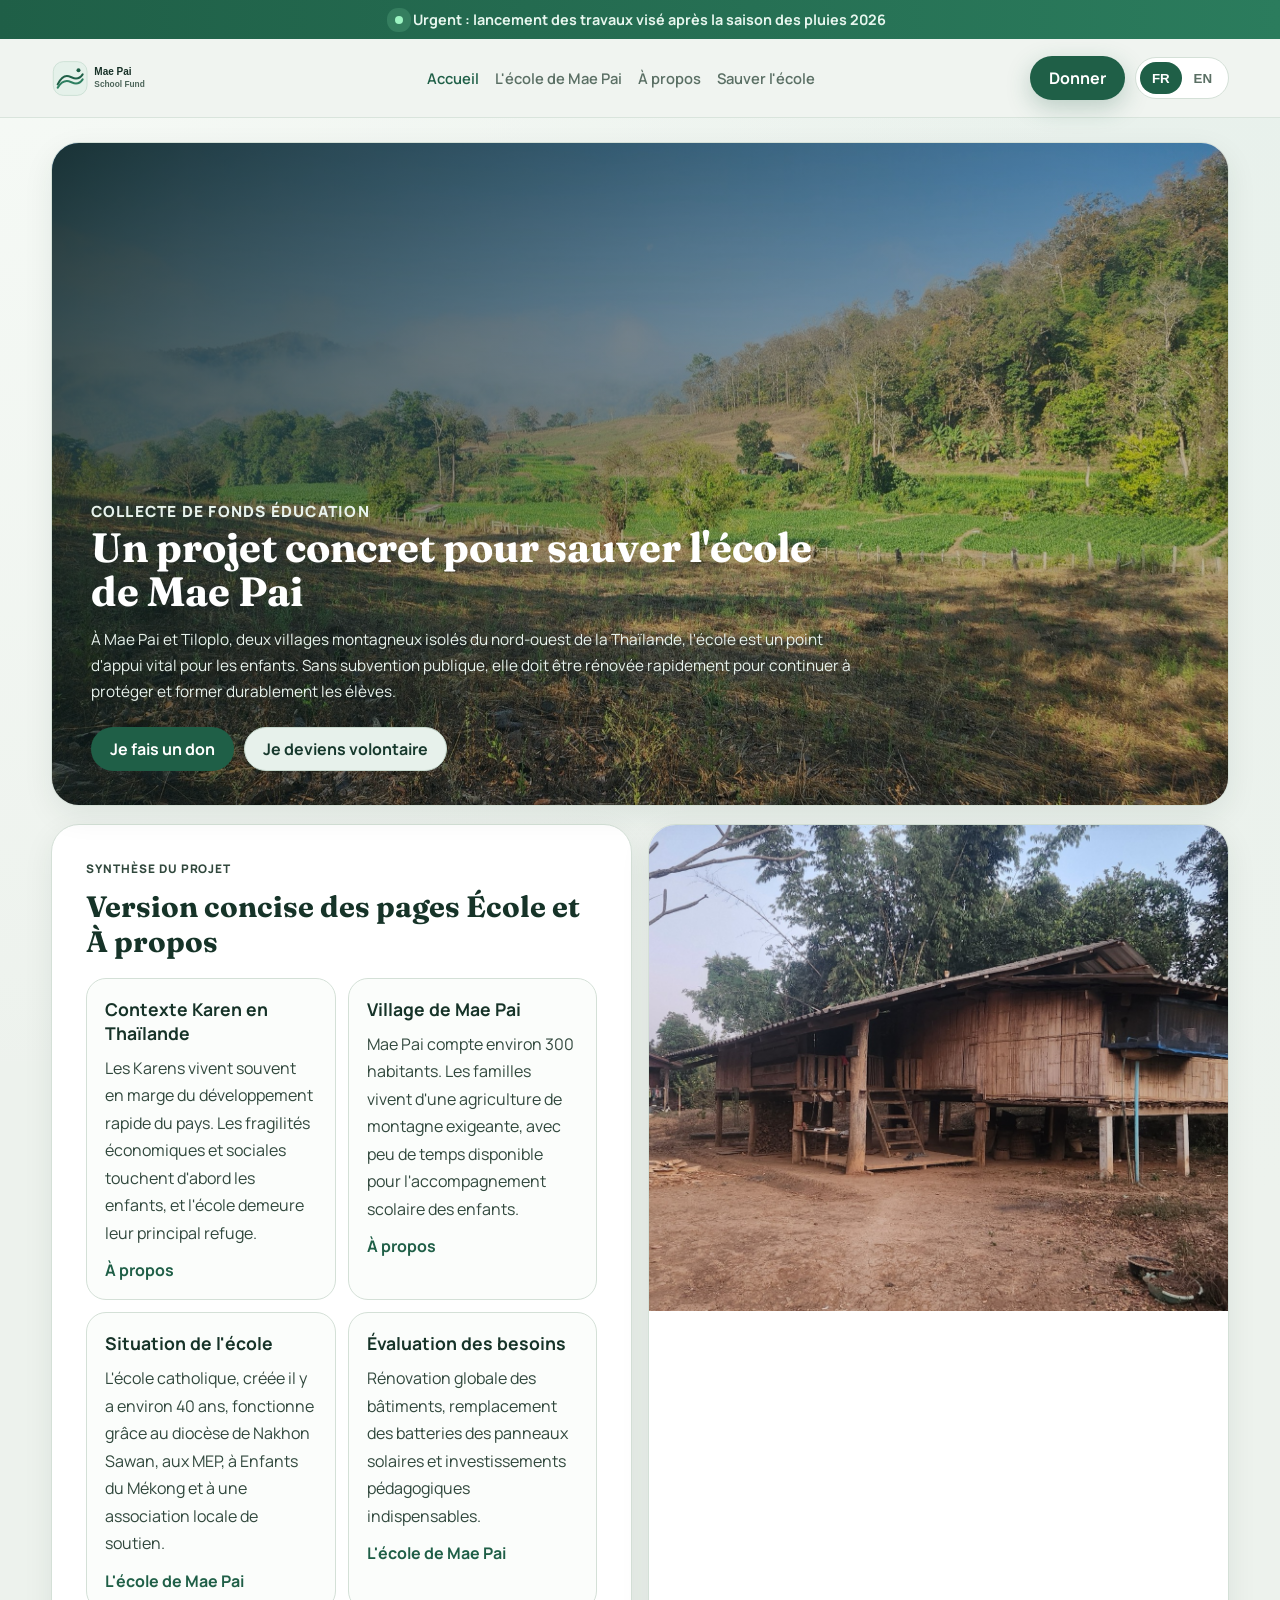
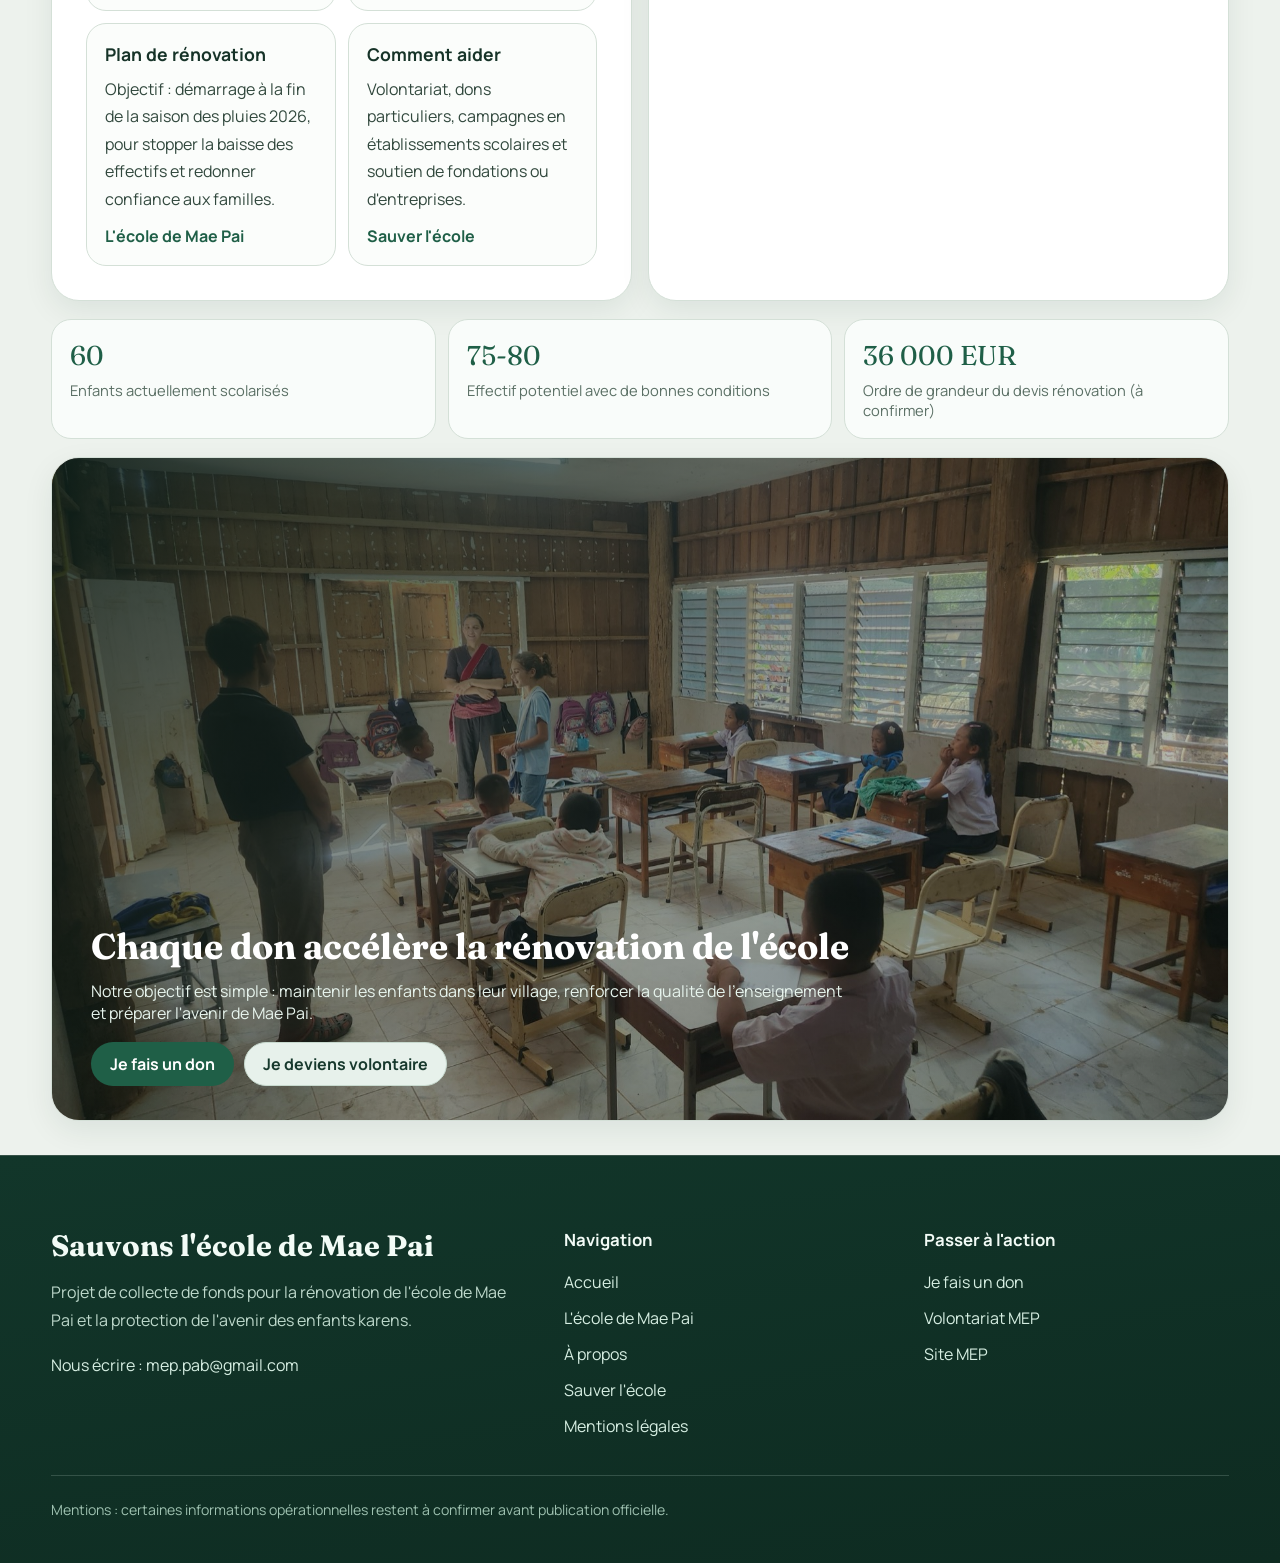
==== index.html @ 998cf5f3 "Ameliore section urgence, footer et menu mobile pliable" ====
<!doctype html>
<html lang="fr">
  <head>
    <meta charset="UTF-8" />
    <meta name="viewport" content="width=device-width, initial-scale=1.0" />
    <title>Sauvons l'école de Mae Pai | Mae Pai School Fund</title>
    <meta name="description" content="Collecte de fonds pour la rénovation de l'école de Mae Pai en Thaïlande." />
    <meta name="theme-color" content="#1f5f47" />
    <link rel="preconnect" href="https://fonts.googleapis.com" />
    <link rel="preconnect" href="https://fonts.gstatic.com" crossorigin />
    <link href="https://fonts.googleapis.com/css2?family=Fraunces:opsz,wght@9..144,600;9..144,700&family=Manrope:wght@400;500;600;700;800&display=swap" rel="stylesheet" />
    <link rel="preload" as="image" href="./assets/images/accueil-20260207_091604.jpg" />
    <link rel="stylesheet" href="./styles.css" />
  </head>
  <body data-page="home" data-title-key="home.title">
    <div class="urgency-bar">
      <div class="container urgency-row">
        <span class="urgency-dot"></span>
        <span data-i18n="common.urgency"></span>
      </div>
    </div>

    <header class="site-header">
      <div class="container header-row">
        <a class="brand" href="./index.html"><img src="./assets/logo-maepai.svg" alt="Mae Pai School Fund" /></a>
        <button class="menu-toggle" id="menu-toggle" type="button" aria-label="Ouvrir le menu" aria-expanded="false">
          <span></span><span></span><span></span>
        </button>
        <nav class="main-nav" id="main-nav">
          <a href="./index.html" data-nav="home" data-i18n="common.navHome"></a>
          <a href="./ecole-mae-pai.html" data-nav="school" data-i18n="common.navSchool"></a>
          <a href="./a-propos.html" data-nav="about" data-i18n="common.navAbout"></a>
          <a href="./sauver-ecole-mae-pai.html" data-nav="save" data-i18n="common.navSave"></a>
        </nav>
        <div class="header-actions">
          <a class="donate-btn" data-link="donate" target="_blank" rel="noreferrer" data-i18n="common.donate"></a>
          <div class="lang-toggle" role="group" aria-label="Language switch">
            <button type="button" id="lang-fr">FR</button>
            <button type="button" id="lang-en">EN</button>
          </div>
        </div>
      </div>
    </header>

    <main class="page-main">
      <section class="container card hero">
        <img src="./assets/images/accueil-20260207_091604.jpg" alt="Village de Mae Pai" width="1800" height="1014" fetchpriority="high" />
        <div class="hero-overlay"></div>
        <div class="hero-content">
          <p class="eyebrow" data-i18n="home.heroKicker"></p>
          <h1 data-i18n="home.heroTitle"></h1>
          <p data-i18n="home.heroText"></p>
          <div class="hero-actions">
            <a class="btn btn-primary" data-link="donate" target="_blank" rel="noreferrer" data-i18n="common.ctaDonate"></a>
            <a class="btn btn-secondary" href="./sauver-ecole-mae-pai.html" data-i18n="common.ctaVolunteer"></a>
          </div>
        </div>
      </section>

      <section class="container section section-grid">
        <article class="card text-card">
          <p class="label" data-i18n="home.quickLabel"></p>
          <h2 data-i18n="home.quickTitle"></h2>
          <div class="quick-links" style="margin-top: 18px">
            <article class="info-card"><h3 data-i18n="home.card1Title"></h3><p data-i18n="home.card1Text"></p><a href="./a-propos.html" data-i18n="common.navAbout"></a></article>
            <article class="info-card"><h3 data-i18n="home.card2Title"></h3><p data-i18n="home.card2Text"></p><a href="./a-propos.html" data-i18n="common.navAbout"></a></article>
            <article class="info-card"><h3 data-i18n="home.card3Title"></h3><p data-i18n="home.card3Text"></p><a href="./ecole-mae-pai.html" data-i18n="common.navSchool"></a></article>
            <article class="info-card"><h3 data-i18n="home.card4Title"></h3><p data-i18n="home.card4Text"></p><a href="./ecole-mae-pai.html#besoins" data-i18n="common.navSchool"></a></article>
            <article class="info-card"><h3 data-i18n="home.card5Title"></h3><p data-i18n="home.card5Text"></p><a href="./ecole-mae-pai.html#plan" data-i18n="common.navSchool"></a></article>
            <article class="info-card"><h3 data-i18n="home.card6Title"></h3><p data-i18n="home.card6Text"></p><a href="./sauver-ecole-mae-pai.html" data-i18n="common.navSave"></a></article>
          </div>
        </article>
        <article class="card media-card">
          <img src="./assets/images/village-20260130_182746.jpg" alt="Maison du village" width="1800" height="1014" loading="lazy" decoding="async" />
        </article>
      </section>

      <section class="container section stats">
        <article class="stat"><p class="value" data-i18n="home.stats1Value"></p><p class="name" data-i18n="home.stats1Name"></p></article>
        <article class="stat"><p class="value" data-i18n="home.stats2Value"></p><p class="name" data-i18n="home.stats2Name"></p></article>
        <article class="stat"><p class="value" data-i18n="home.stats3Value"></p><p class="name" data-i18n="home.stats3Name"></p></article>
      </section>

      <section class="container card spotlight-cta">
        <img src="./assets/images/volontariat-20260209_142952.jpg" alt="Enfants de Mae Pai" width="1800" height="1014" loading="lazy" decoding="async" />
        <div class="spotlight-overlay"></div>
        <div class="spotlight-content">
          <h2 data-i18n="home.lastTitle"></h2>
          <p data-i18n="home.lastText"></p>
          <div class="spotlight-actions">
            <a class="btn btn-primary" data-link="donate" target="_blank" rel="noreferrer" data-i18n="common.ctaDonate"></a>
            <a class="btn btn-secondary" data-link="volunteer" target="_blank" rel="noreferrer" data-i18n="common.ctaVolunteer"></a>
          </div>
        </div>
      </section>
    </main>

    <footer class="site-footer">
      <div class="container footer-wrap">
        <div class="footer-top">
          <div>
            <h2 data-i18n="common.footerTitle"></h2>
            <p data-i18n="common.footerText"></p>
            <div class="footer-links"><a href="mailto:mep.pab@gmail.com" data-i18n="common.footerContact"></a></div>
          </div>
          <div>
            <h3 data-i18n="common.footerNavTitle"></h3>
            <div class="footer-nav">
              <a href="./index.html" data-i18n="common.navHome"></a>
              <a href="./ecole-mae-pai.html" data-i18n="common.navSchool"></a>
              <a href="./a-propos.html" data-i18n="common.navAbout"></a>
              <a href="./sauver-ecole-mae-pai.html" data-i18n="common.navSave"></a>
              <a href="./mentions-legales.html" data-i18n="common.legalPage"></a>
            </div>
          </div>
          <div>
            <h3 data-i18n="common.footerActionTitle"></h3>
            <div class="footer-actions">
              <a data-link="donate" target="_blank" rel="noreferrer" data-i18n="common.ctaDonate"></a>
              <a data-link="volunteer" target="_blank" rel="noreferrer" data-i18n="common.volunteerSite"></a>
              <a data-link="mep" target="_blank" rel="noreferrer" data-i18n="common.mepSite"></a>
            </div>
          </div>
        </div>
        <div class="footer-bottom"><span data-i18n="common.footerLegal"></span></div>
      </div>
    </footer>

    <script src="./app.js" defer></script>
  </body>
</html>
---- styles.css ----
:root {
  --bg: #edf2ed;
  --surface: #ffffff;
  --ink: #163328;
  --muted: #5a6f64;
  --primary: #1f5f47;
  --primary-2: #2d7f60;
  --line: #d4e0d7;
  --radius-xl: 28px;
  --radius-lg: 20px;
  --shadow: 0 10px 30px rgba(19, 49, 37, 0.08);
}

* {
  box-sizing: border-box;
}

html {
  scroll-behavior: smooth;
}

body {
  margin: 0;
  background:
    radial-gradient(circle at 0% 0%, #f6faf6 0%, rgba(246, 250, 246, 0) 32%),
    radial-gradient(circle at 100% 0%, #e8f1ec 0%, rgba(232, 241, 236, 0) 35%),
    var(--bg);
  color: var(--ink);
  font-family: "Manrope", sans-serif;
}

a {
  color: inherit;
  text-decoration: none;
}

img {
  display: block;
  max-width: 100%;
}

.container {
  width: min(1180px, 92vw);
  margin-inline: auto;
}

.urgency-bar {
  background: linear-gradient(90deg, #1f5f47 0%, #2b7c5d 100%);
  color: #e7f6ee;
  font-weight: 700;
  font-size: 0.9rem;
  padding: 10px 0;
}

.urgency-row {
  display: flex;
  align-items: center;
  justify-content: center;
  gap: 10px;
}

.urgency-dot {
  width: 8px;
  height: 8px;
  border-radius: 999px;
  background: #9df4c2;
  box-shadow: 0 0 0 8px rgba(157, 244, 194, 0.15);
}

.site-header {
  position: sticky;
  top: 0;
  z-index: 30;
  border-bottom: 1px solid color-mix(in srgb, var(--line) 80%, transparent 20%);
  background: color-mix(in srgb, var(--bg) 85%, #fff 15%);
  backdrop-filter: blur(8px);
}

.header-row {
  min-height: 78px;
  display: flex;
  align-items: center;
  justify-content: space-between;
  gap: 16px;
}

.brand img {
  width: 160px;
  height: 35px;
}

.menu-toggle {
  display: none;
  width: 42px;
  height: 42px;
  border-radius: 10px;
  border: 1px solid var(--line);
  background: #fff;
  align-items: center;
  justify-content: center;
  flex-direction: column;
  gap: 4px;
  cursor: pointer;
}

.menu-toggle span {
  width: 18px;
  height: 2px;
  background: var(--ink);
  border-radius: 999px;
}

.main-nav {
  display: flex;
  flex-wrap: wrap;
  justify-content: center;
  gap: 16px;
}

.main-nav a {
  color: var(--muted);
  font-weight: 600;
  font-size: 0.92rem;
}

.main-nav a.active,
.main-nav a:hover {
  color: var(--primary);
}

.header-actions {
  display: flex;
  align-items: center;
  gap: 10px;
}

.donate-btn,
.btn {
  display: inline-flex;
  align-items: center;
  justify-content: center;
  min-height: 44px;
  border-radius: 999px;
  font-weight: 700;
  border: 1px solid transparent;
  padding: 0 18px;
  transition: transform 180ms ease, filter 180ms ease, box-shadow 180ms ease;
}

.donate-btn,
.btn-primary {
  background: var(--primary);
  color: #fff;
}

.donate-btn {
  box-shadow: 0 8px 24px rgba(31, 95, 71, 0.25);
}

.donate-btn:hover,
.btn:hover {
  transform: scale(1.03);
  filter: brightness(0.94);
}

.btn-secondary {
  background: #e7f1eb;
  border-color: #c7d9ce;
  color: #17392d;
}

.lang-toggle {
  display: inline-flex;
  padding: 4px;
  border: 1px solid var(--line);
  border-radius: 999px;
  background: #fff;
}

.lang-toggle button {
  min-width: 42px;
  height: 32px;
  border: 0;
  border-radius: 999px;
  background: transparent;
  color: var(--muted);
  font-weight: 700;
  cursor: pointer;
}

.lang-toggle button.active {
  background: var(--primary);
  color: #fff;
}

.page-main {
  padding: 24px 0 0;
}

.card {
  background: var(--surface);
  border: 1px solid var(--line);
  border-radius: var(--radius-xl);
  box-shadow: var(--shadow);
  overflow: hidden;
}

.hero {
  position: relative;
  min-height: clamp(360px, 62vh, 560px);
}

.hero img {
  width: 100%;
  height: 100%;
  object-fit: cover;
}

.hero-overlay {
  position: absolute;
  inset: 0;
  background: linear-gradient(145deg, rgba(15, 34, 28, 0.86) 0%, rgba(15, 34, 28, 0.27) 62%);
}

.hero-content {
  position: absolute;
  left: clamp(18px, 3vw, 40px);
  right: clamp(18px, 3vw, 40px);
  bottom: clamp(18px, 3vw, 34px);
  max-width: 760px;
}

.eyebrow {
  margin: 0 0 12px;
  color: #d1e8db;
  text-transform: uppercase;
  letter-spacing: 0.08em;
  font-size: 0.74rem;
  font-weight: 800;
}

.hero h1 {
  margin: 0;
  color: #fff;
  font-family: "Fraunces", serif;
  font-size: clamp(1.85rem, 3.2vw, 3.3rem);
  line-height: 1.08;
}

.hero p {
  color: #e8f3ed;
  margin: 14px 0 0;
  line-height: 1.68;
  font-size: clamp(0.96rem, 1.2vw, 1.08rem);
}

.hero-actions {
  display: flex;
  gap: 10px;
  margin-top: 22px;
  flex-wrap: wrap;
}

.section {
  margin-top: 18px;
}

.section-grid {
  display: grid;
  grid-template-columns: repeat(2, minmax(0, 1fr));
  gap: 16px;
}

.section-grid.three {
  grid-template-columns: repeat(3, minmax(0, 1fr));
}

.text-card {
  padding: clamp(20px, 3vw, 34px);
}

.label {
  margin: 0 0 10px;
  color: var(--primary);
  text-transform: uppercase;
  letter-spacing: 0.08em;
  font-size: 0.74rem;
  font-weight: 800;
}

h2 {
  margin: 0;
  font-family: "Fraunces", serif;
  font-size: clamp(1.5rem, 2.3vw, 2.25rem);
  line-height: 1.2;
}

.text-card p,
.info-card p,
.footer-wrap p {
  line-height: 1.72;
  color: #31483d;
}

.media-card img,
.feature-card img {
  width: 100%;
  height: 100%;
  object-fit: cover;
}

.section-grid > .media-card img {
  height: clamp(320px, 38vw, 620px);
}

.feature-card {
  display: grid;
  grid-template-rows: 220px auto;
}

.feature-card .body {
  padding: 16px 18px 20px;
}

.feature-card h3,
.info-card h3 {
  margin: 0;
  font-size: 1.1rem;
}

.feature-card p {
  margin: 10px 0 0;
}

.quick-links {
  display: grid;
  grid-template-columns: repeat(2, minmax(0, 1fr));
  gap: 12px;
}

.info-card {
  padding: 18px;
  border-radius: var(--radius-lg);
  border: 1px solid var(--line);
  background: #fbfdfb;
}

.info-card p {
  margin: 10px 0 0;
}

.info-card a {
  display: inline-block;
  margin-top: 12px;
  color: var(--primary);
  font-weight: 700;
}

.stats {
  display: grid;
  grid-template-columns: repeat(3, minmax(0, 1fr));
  gap: 12px;
}

.stat {
  padding: 18px;
  border: 1px solid var(--line);
  border-radius: var(--radius-lg);
  background: #f9fcfa;
}

.stat .value {
  margin: 0;
  font-family: "Fraunces", serif;
  font-size: 1.7rem;
  color: var(--primary);
}

.stat .name {
  margin: 8px 0 0;
  color: var(--muted);
  font-size: 0.92rem;
}

.spotlight-cta {
  margin-top: 18px;
  position: relative;
  min-height: 340px;
}

.spotlight-cta img {
  width: 100%;
  height: 100%;
  object-fit: cover;
}

.spotlight-overlay {
  position: absolute;
  inset: 0;
  background: linear-gradient(140deg, rgba(13, 32, 26, 0.88) 0%, rgba(13, 32, 26, 0.32) 60%);
}

.spotlight-content {
  position: absolute;
  left: clamp(18px, 3vw, 40px);
  right: clamp(18px, 3vw, 40px);
  bottom: clamp(18px, 3vw, 34px);
  max-width: 760px;
}

.spotlight-content h2 {
  color: #fff;
  font-size: clamp(1.7rem, 2.8vw, 2.8rem);
}

.spotlight-content p {
  color: #e7f4ed;
  margin: 12px 0 0;
}

.spotlight-actions {
  display: flex;
  gap: 10px;
  margin-top: 18px;
  flex-wrap: wrap;
}

.site-footer {
  margin-top: 34px;
  background: linear-gradient(170deg, #12362a 0%, #0e2b21 100%);
  color: #d6eee2;
  border-top: 1px solid rgba(212, 224, 215, 0.2);
}

.footer-wrap {
  padding: 72px 0 44px;
}

.footer-top {
  display: grid;
  grid-template-columns: 1.5fr 1fr 1fr;
  gap: 56px;
}

.footer-wrap h2,
.footer-wrap h3 {
  margin: 0;
  color: #f2fbf6;
}

.footer-wrap h3 {
  font-size: 1.05rem;
}

.footer-wrap p {
  color: #bdd8cb;
}

.footer-links,
.footer-nav,
.footer-actions {
  margin-top: 20px;
  display: grid;
  gap: 14px;
}

.footer-wrap a {
  color: #d6eee2;
}

.footer-wrap a:hover {
  color: #9ce5c1;
}

.footer-bottom {
  margin-top: 38px;
  border-top: 1px solid rgba(214, 238, 226, 0.18);
  padding-top: 24px;
  font-size: 0.88rem;
  color: #9ec1b0;
}

@media (max-width: 1020px) {
  .header-row {
    flex-wrap: wrap;
    justify-content: space-between;
    padding: 10px 0;
  }

  .menu-toggle {
    display: inline-flex;
  }

  .main-nav {
    display: none;
    width: 100%;
    order: 4;
    padding: 10px 0 2px;
    flex-direction: column;
    align-items: flex-start;
    gap: 10px;
  }

  .main-nav.open {
    display: flex;
  }

  .header-actions {
    order: 3;
  }

  .section-grid,
  .section-grid.three,
  .quick-links,
  .stats,
  .footer-top {
    grid-template-columns: 1fr;
  }
}

@media (max-width: 720px) {
  .hero {
    min-height: 420px;
  }

  .feature-card {
    grid-template-rows: 190px auto;
  }

  .urgency-row {
    justify-content: flex-start;
  }

  .spotlight-cta {
    min-height: 380px;
  }

  .header-actions {
    width: 100%;
    justify-content: space-between;
  }
}
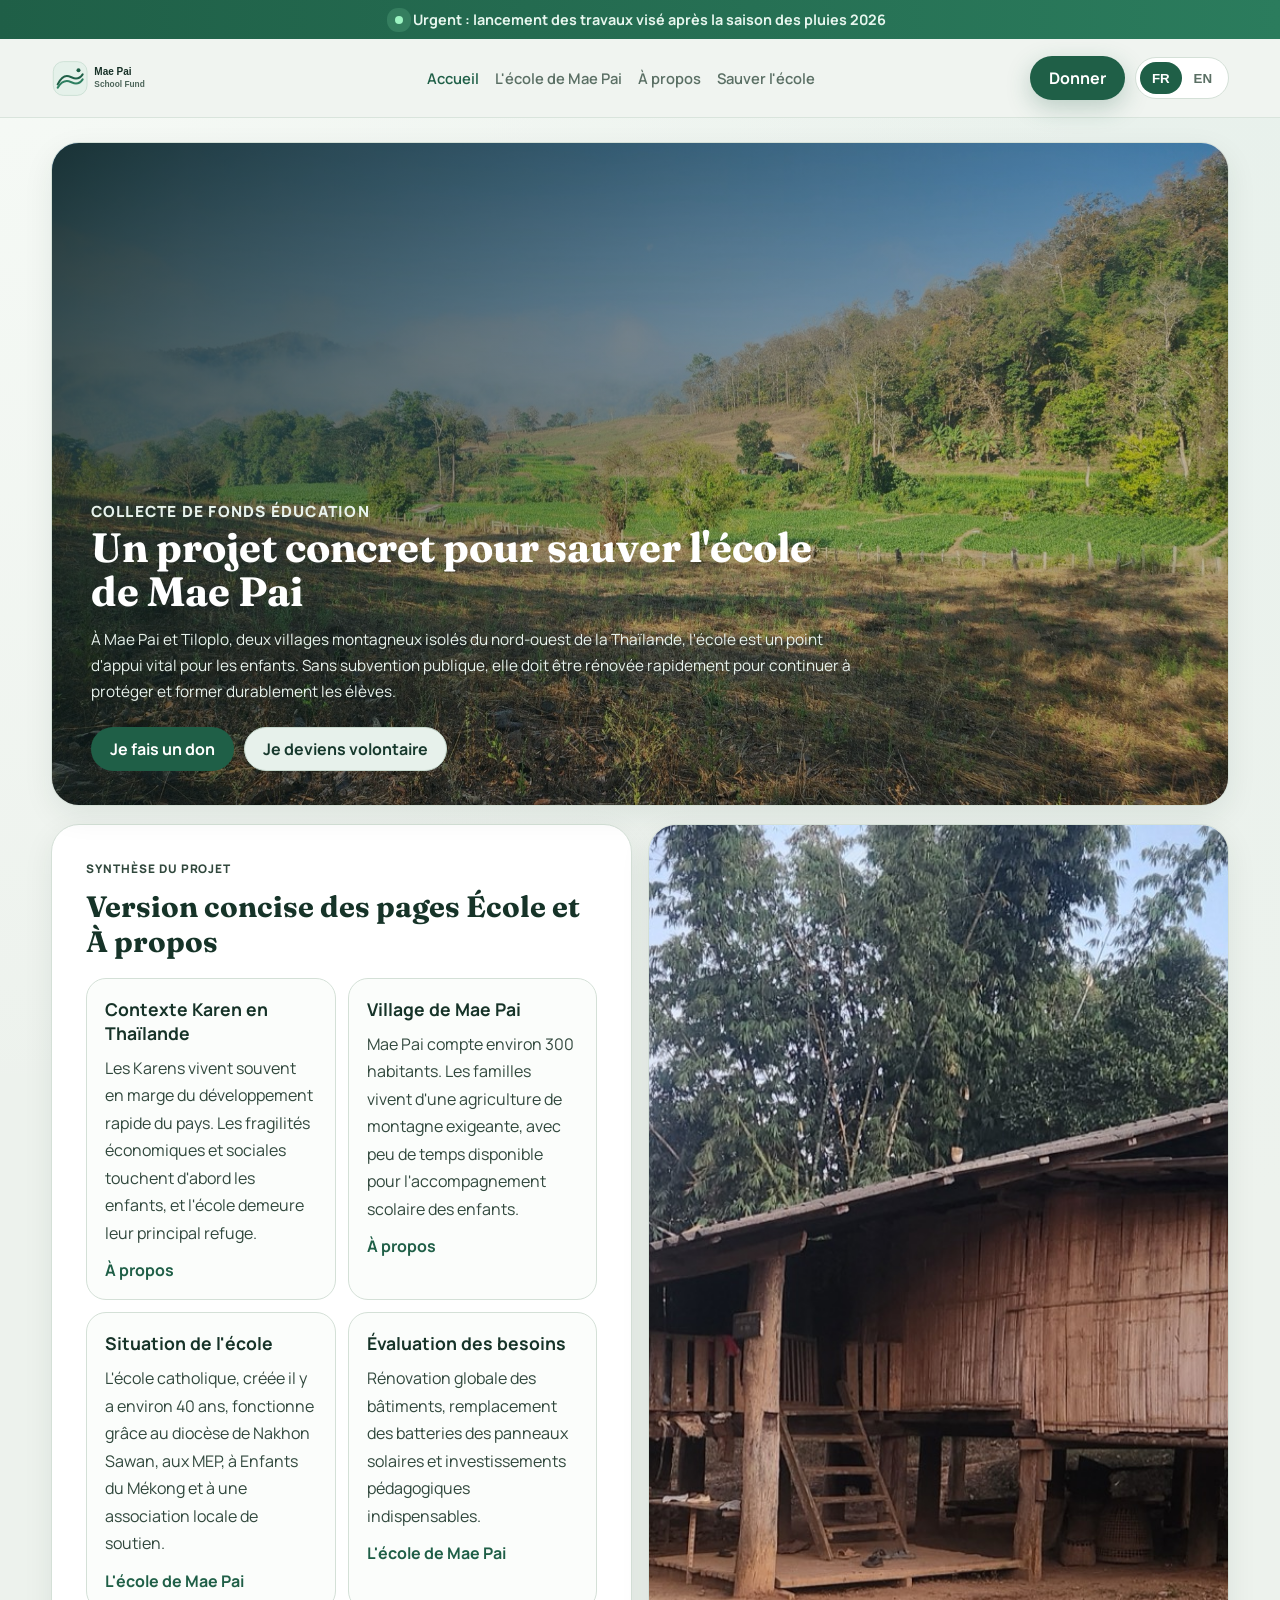
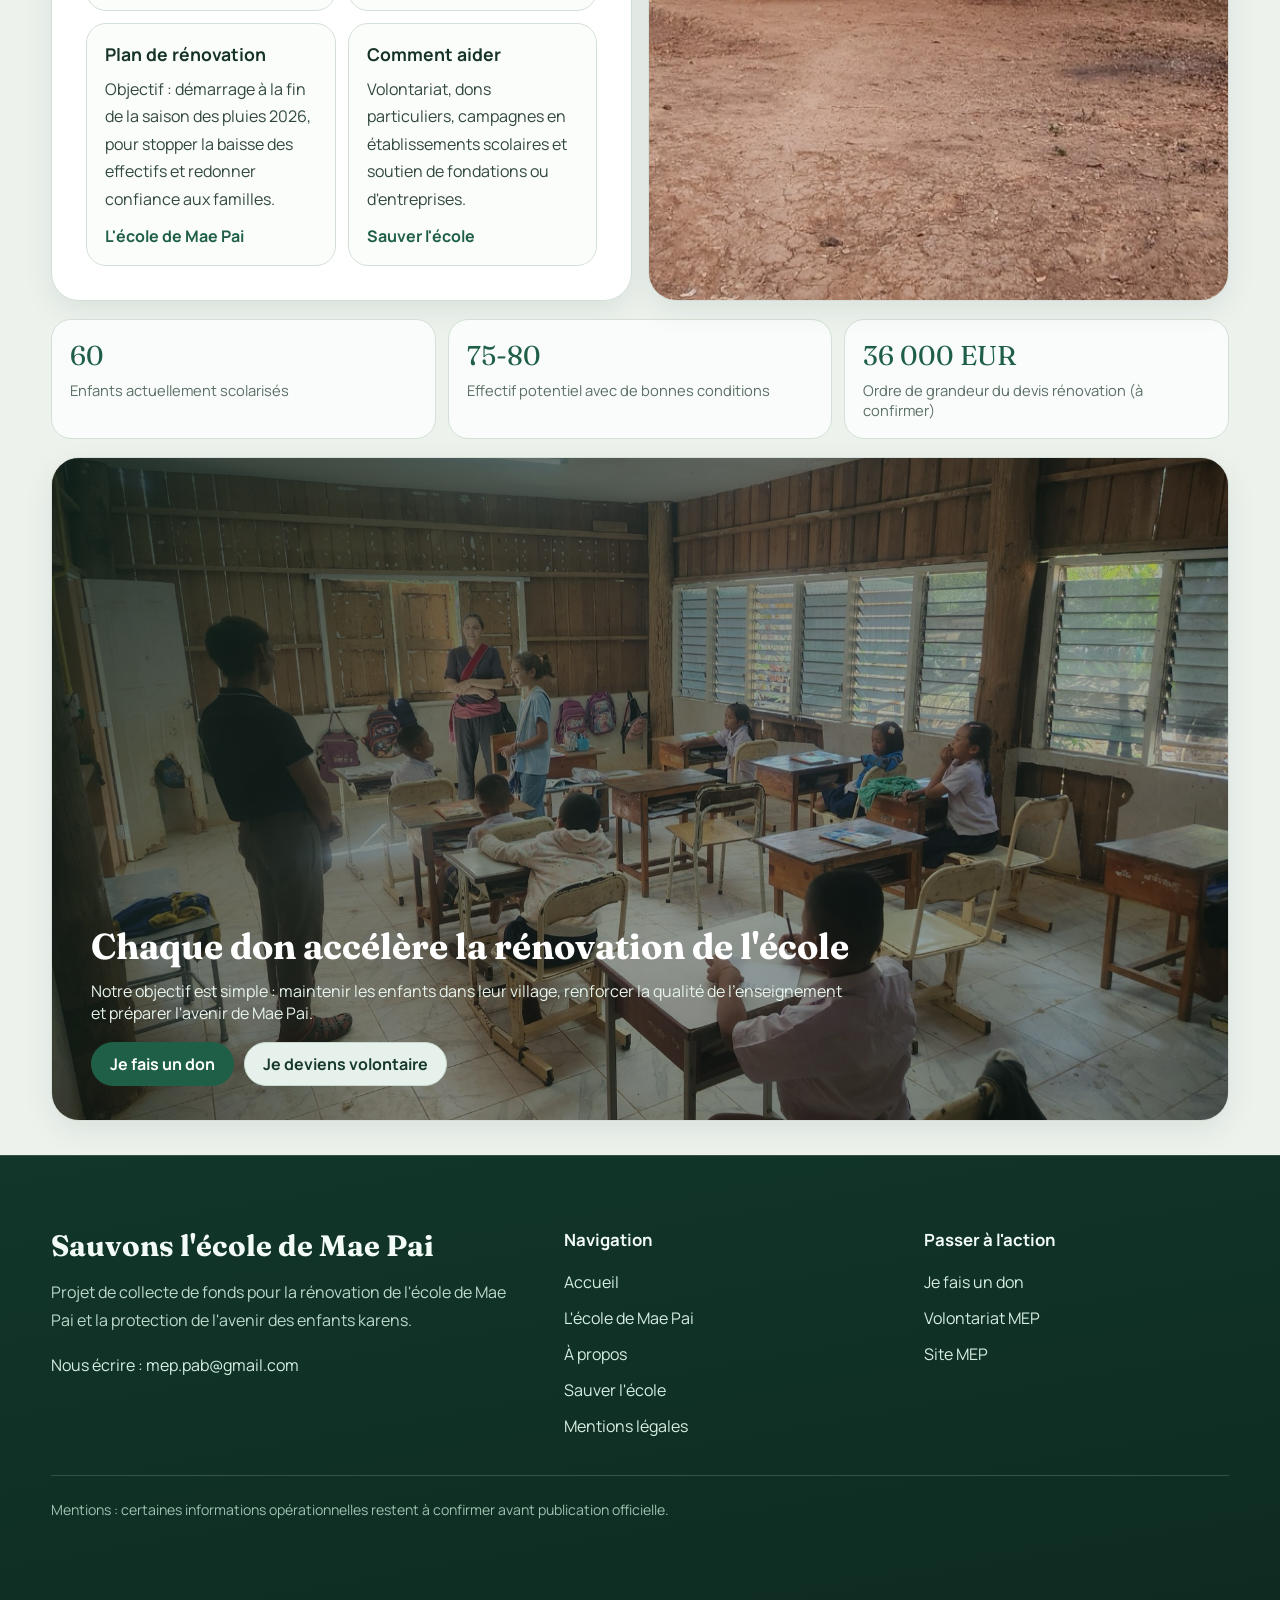
==== commit c6bdb920: "Fix section media sizing and bust CSS/JS cache" ====
--- a/index.html
+++ b/index.html
@@ -10,7 +10,7 @@
     <link rel="preconnect" href="https://fonts.gstatic.com" crossorigin />
     <link href="https://fonts.googleapis.com/css2?family=Fraunces:opsz,wght@9..144,600;9..144,700&family=Manrope:wght@400;500;600;700;800&display=swap" rel="stylesheet" />
     <link rel="preload" as="image" href="./assets/images/accueil-20260207_091604.jpg" />
-    <link rel="stylesheet" href="./styles.css" />
+    <link rel="stylesheet" href="./styles.css?v=20260302b" />
   </head>
   <body data-page="home" data-title-key="home.title">
     <div class="urgency-bar">
@@ -126,6 +126,6 @@
       </div>
     </footer>
 
-    <script src="./app.js" defer></script>
+    <script src="./app.js?v=20260302b" defer></script>
   </body>
 </html>
--- a/styles.css
+++ b/styles.css
@@ -269,6 +269,7 @@
   display: grid;
   grid-template-columns: repeat(2, minmax(0, 1fr));
   gap: 16px;
+  align-items: stretch;
 }
 
 .section-grid.three {
@@ -309,8 +310,18 @@
   object-fit: cover;
 }
 
+.section-grid > .media-card {
+  position: relative;
+  min-height: 0;
+  overflow: hidden;
+}
+
 .section-grid > .media-card img {
-  height: clamp(320px, 38vw, 620px);
+  position: absolute;
+  inset: 0;
+  width: 100%;
+  height: 100%;
+  object-fit: cover;
 }
 
 .feature-card {
@@ -430,6 +441,7 @@
   background: linear-gradient(170deg, #12362a 0%, #0e2b21 100%);
   color: #d6eee2;
   border-top: 1px solid rgba(212, 224, 215, 0.2);
+  min-height: 50vh;
 }
 
 .footer-wrap {
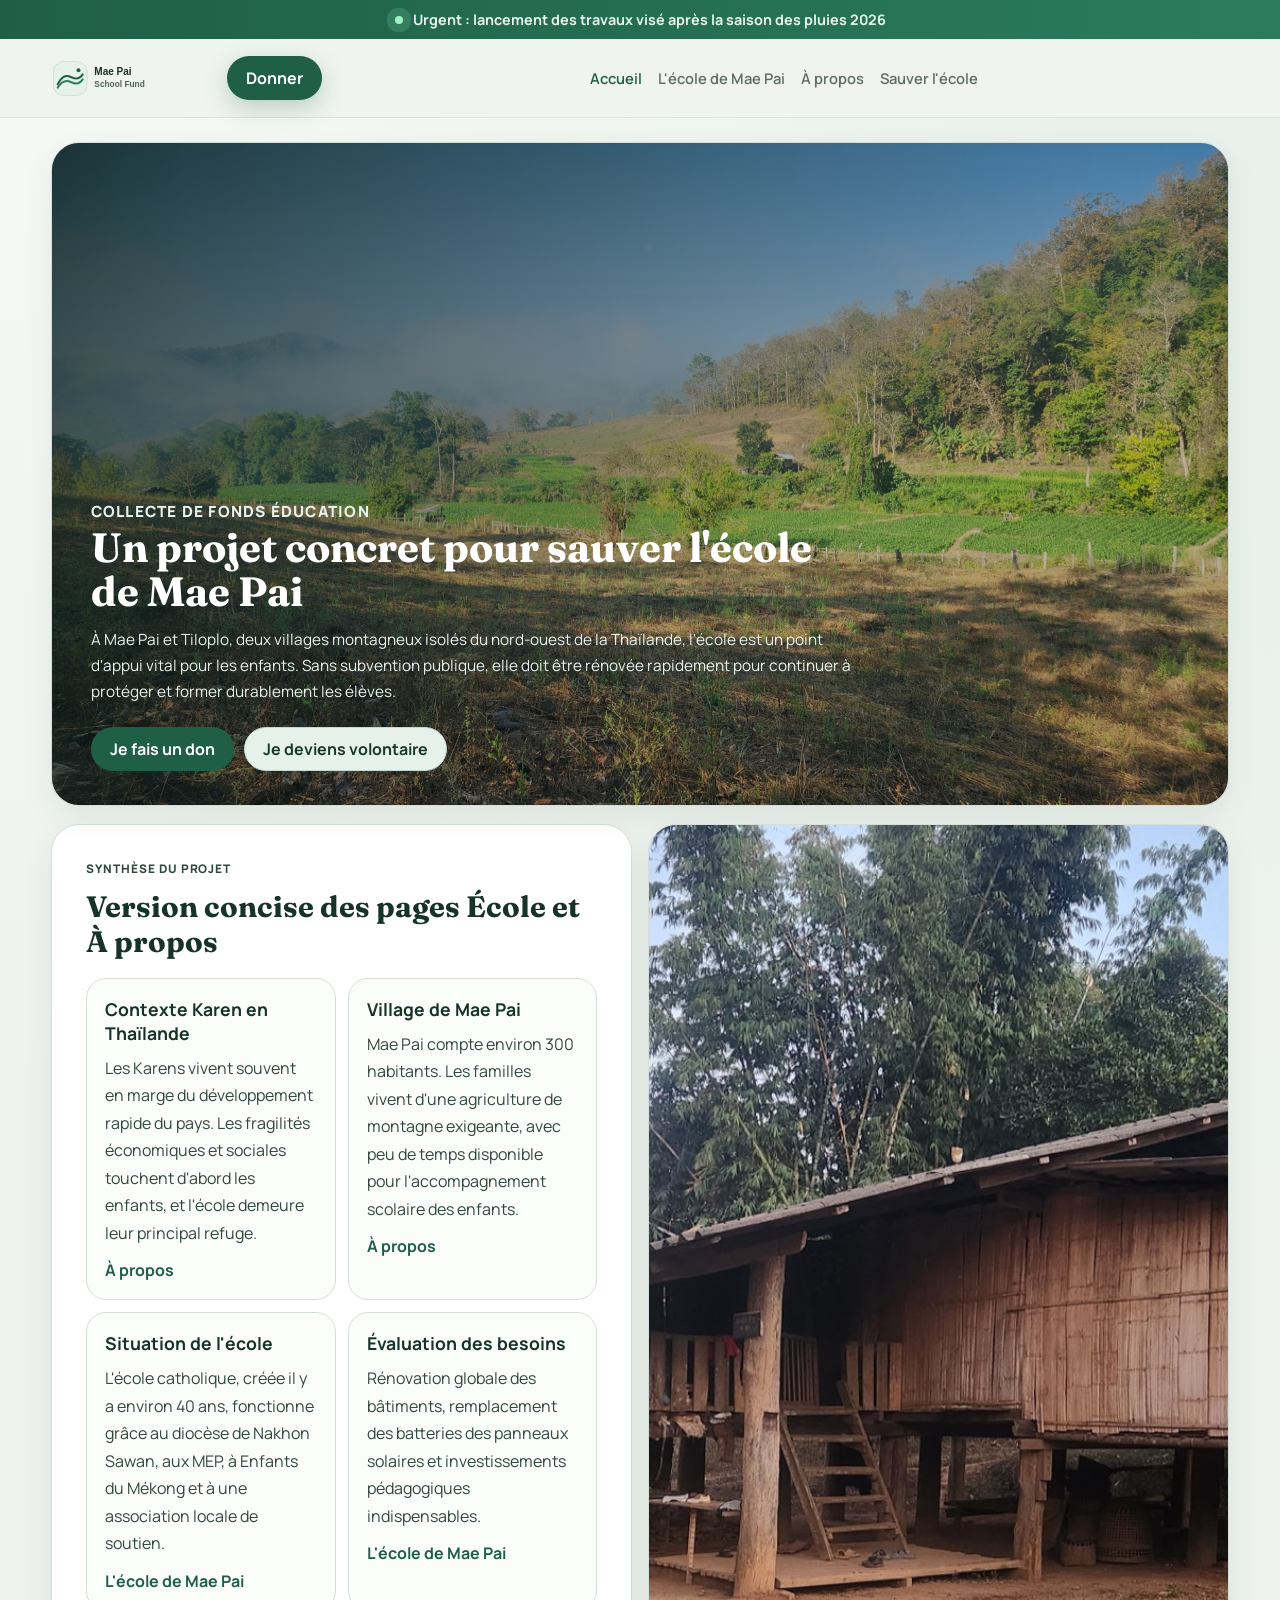
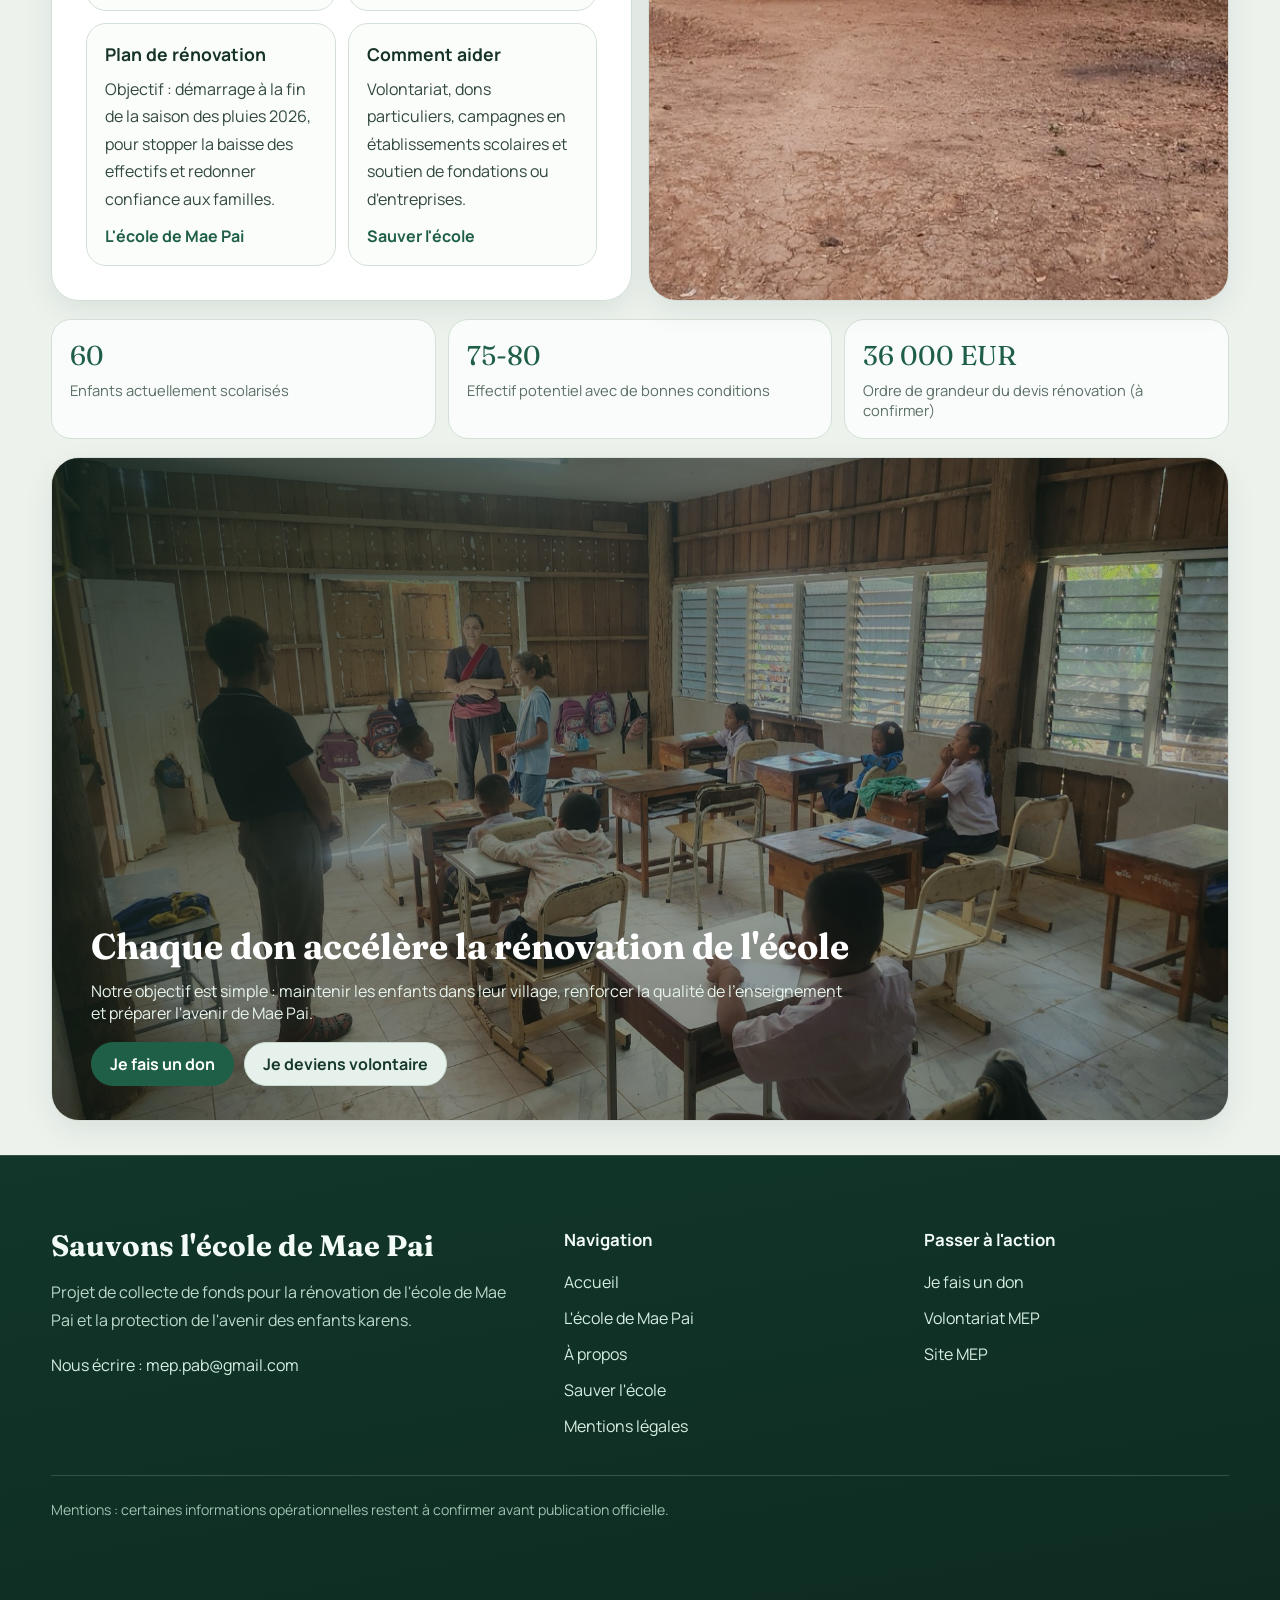
==== commit 1a4eea8a: "Refine mobile header layout and move language toggle to opened menu" ====
--- a/index.html
+++ b/index.html
@@ -20,9 +20,12 @@
       </div>
     </div>
 
-    <header class="site-header">
+<header class="site-header">
       <div class="container header-row">
         <a class="brand" href="./index.html"><img src="./assets/logo-maepai.svg" alt="Mae Pai School Fund" /></a>
+        <div class="header-actions">
+          <a class="donate-btn" data-link="donate" target="_blank" rel="noreferrer" data-i18n="common.donate"></a>
+        </div>
         <button class="menu-toggle" id="menu-toggle" type="button" aria-label="Ouvrir le menu" aria-expanded="false">
           <span></span><span></span><span></span>
         </button>
@@ -31,14 +34,10 @@
           <a href="./ecole-mae-pai.html" data-nav="school" data-i18n="common.navSchool"></a>
           <a href="./a-propos.html" data-nav="about" data-i18n="common.navAbout"></a>
           <a href="./sauver-ecole-mae-pai.html" data-nav="save" data-i18n="common.navSave"></a>
+          <div class="nav-lang">
+            <div class="lang-toggle" role="group" aria-label="Language switch"><button type="button" id="lang-fr">FR</button><button type="button" id="lang-en">EN</button></div>
+          </div>
         </nav>
-        <div class="header-actions">
-          <a class="donate-btn" data-link="donate" target="_blank" rel="noreferrer" data-i18n="common.donate"></a>
-          <div class="lang-toggle" role="group" aria-label="Language switch">
-            <button type="button" id="lang-fr">FR</button>
-            <button type="button" id="lang-en">EN</button>
-          </div>
-        </div>
       </div>
     </header>
 
--- a/styles.css
+++ b/styles.css
@@ -108,6 +108,19 @@
   height: 2px;
   background: var(--ink);
   border-radius: 999px;
+  transition: transform 180ms ease, opacity 180ms ease;
+}
+
+.menu-toggle.open span:nth-child(1) {
+  transform: translateY(6px) rotate(45deg);
+}
+
+.menu-toggle.open span:nth-child(2) {
+  opacity: 0;
+}
+
+.menu-toggle.open span:nth-child(3) {
+  transform: translateY(-6px) rotate(-45deg);
 }
 
 .main-nav {
@@ -115,6 +128,7 @@
   flex-wrap: wrap;
   justify-content: center;
   gap: 16px;
+  flex: 1;
 }
 
 .main-nav a {
@@ -132,6 +146,10 @@
   display: flex;
   align-items: center;
   gap: 10px;
+}
+
+.nav-lang {
+  display: none;
 }
 
 .donate-btn,
@@ -501,6 +519,7 @@
 
   .menu-toggle {
     display: inline-flex;
+    order: 3;
   }
 
   .main-nav {
@@ -517,8 +536,22 @@
     display: flex;
   }
 
+  .nav-lang {
+    display: block;
+    margin-top: 6px;
+  }
+
+  .nav-lang .lang-toggle {
+    padding: 2px;
+  }
+
+  .nav-lang .lang-toggle button {
+    min-width: 38px;
+    height: 30px;
+  }
+
   .header-actions {
-    order: 3;
+    order: 2;
   }
 
   .section-grid,
@@ -548,7 +581,7 @@
   }
 
   .header-actions {
-    width: 100%;
-    justify-content: space-between;
-  }
-}
+    width: auto;
+    justify-content: flex-end;
+  }
+}
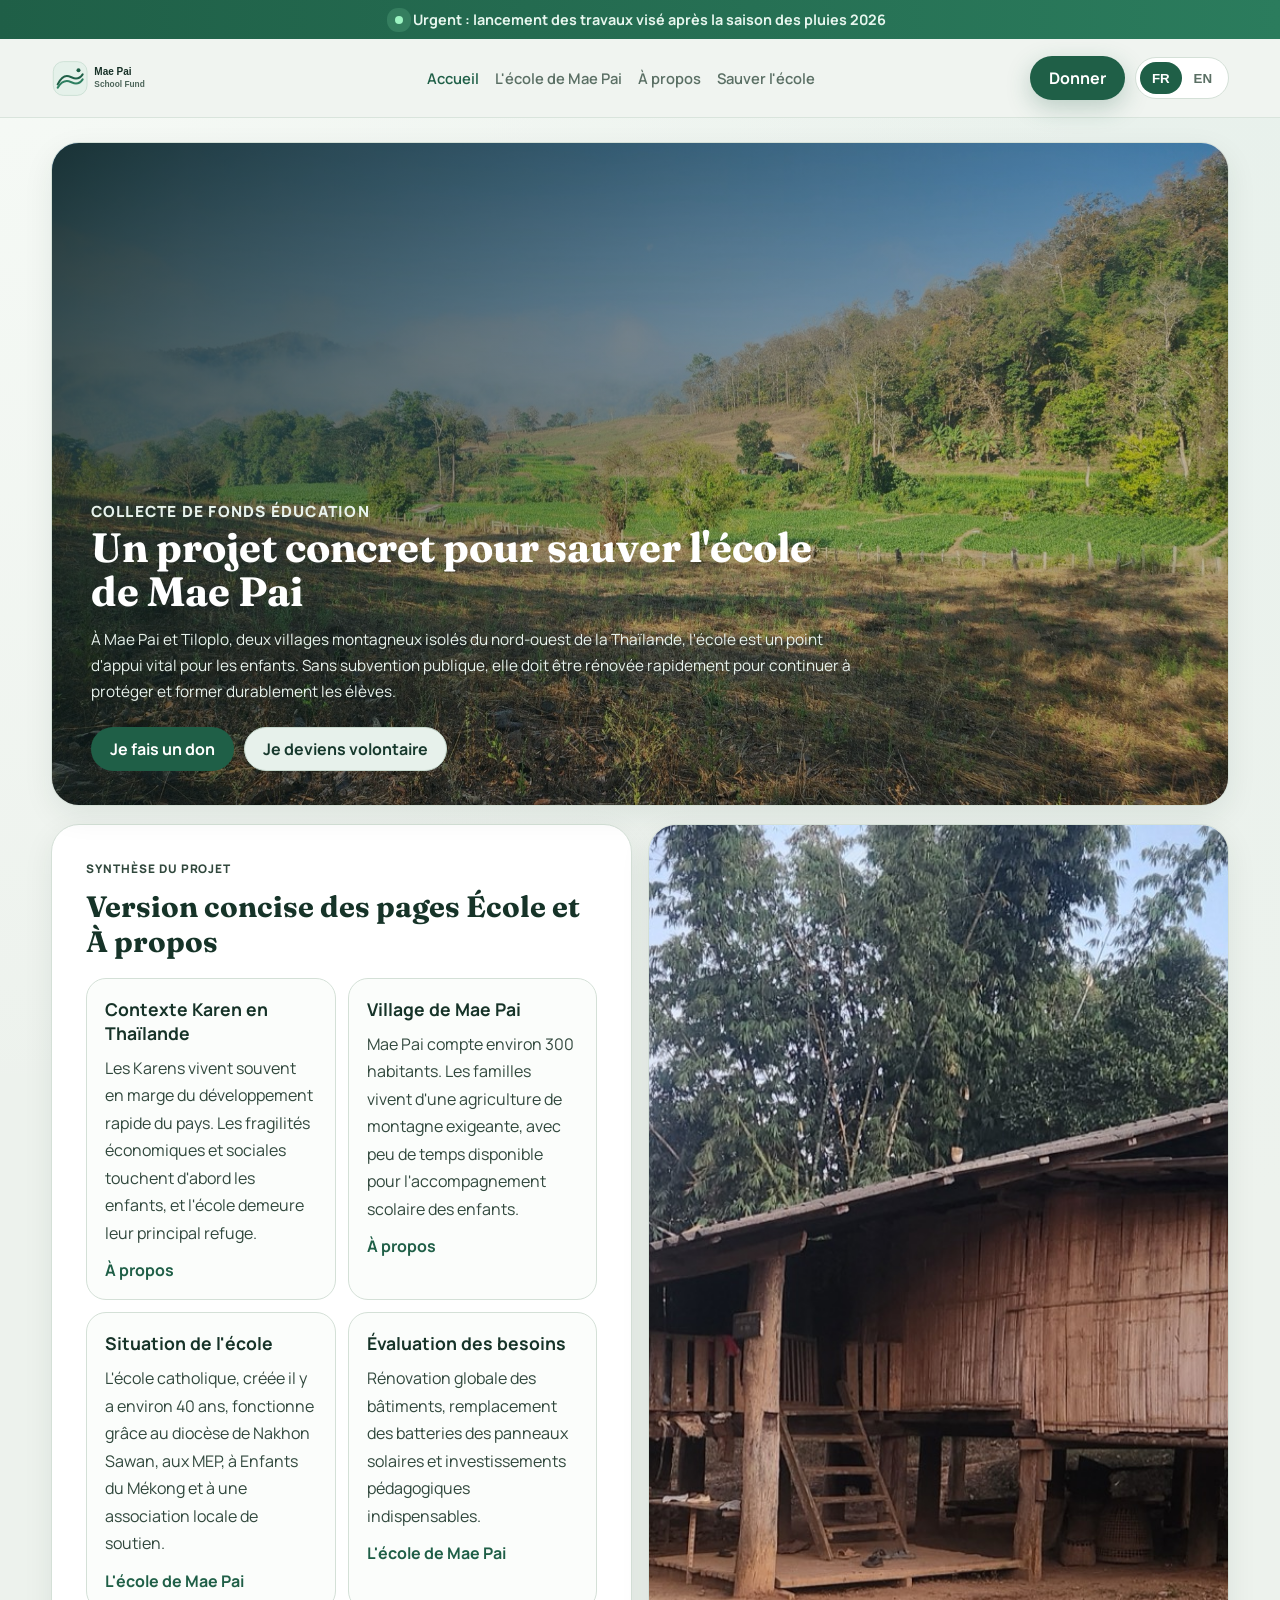
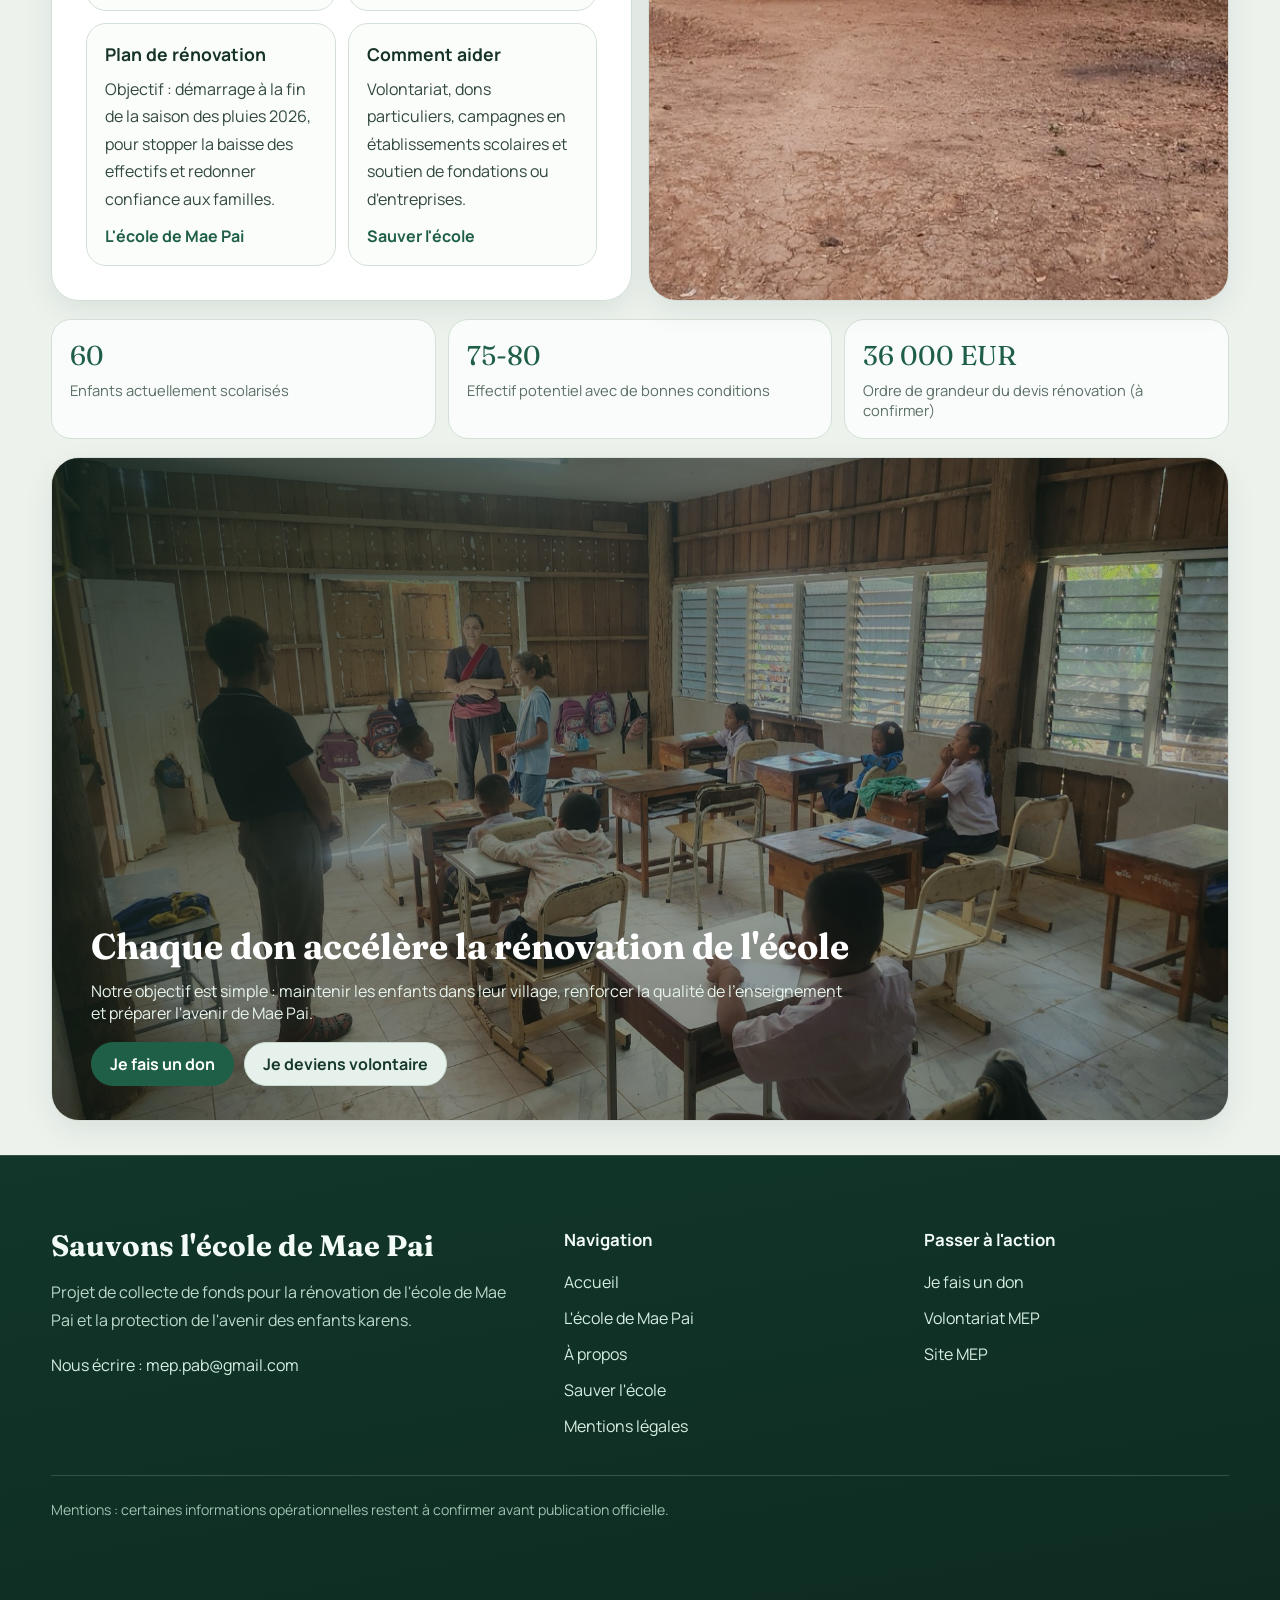
==== commit 0a50858c: "Restore desktop header controls while keeping mobile menu behavior" ====
--- a/index.html
+++ b/index.html
@@ -18,26 +18,25 @@
         <span class="urgency-dot"></span>
         <span data-i18n="common.urgency"></span>
       </div>
-    </div>
-
-<header class="site-header">
+    </div><header class="site-header">
       <div class="container header-row">
         <a class="brand" href="./index.html"><img src="./assets/logo-maepai.svg" alt="Mae Pai School Fund" /></a>
-        <div class="header-actions">
-          <a class="donate-btn" data-link="donate" target="_blank" rel="noreferrer" data-i18n="common.donate"></a>
-        </div>
-        <button class="menu-toggle" id="menu-toggle" type="button" aria-label="Ouvrir le menu" aria-expanded="false">
-          <span></span><span></span><span></span>
-        </button>
         <nav class="main-nav" id="main-nav">
           <a href="./index.html" data-nav="home" data-i18n="common.navHome"></a>
           <a href="./ecole-mae-pai.html" data-nav="school" data-i18n="common.navSchool"></a>
           <a href="./a-propos.html" data-nav="about" data-i18n="common.navAbout"></a>
           <a href="./sauver-ecole-mae-pai.html" data-nav="save" data-i18n="common.navSave"></a>
           <div class="nav-lang">
-            <div class="lang-toggle" role="group" aria-label="Language switch"><button type="button" id="lang-fr">FR</button><button type="button" id="lang-en">EN</button></div>
+            <div class="lang-toggle" role="group" aria-label="Language switch"><button type="button" data-lang="fr">FR</button><button type="button" data-lang="en">EN</button></div>
           </div>
         </nav>
+        <div class="header-actions">
+          <a class="donate-btn" data-link="donate" target="_blank" rel="noreferrer" data-i18n="common.donate"></a>
+          <div class="lang-toggle desktop-lang" role="group" aria-label="Language switch"><button type="button" data-lang="fr">FR</button><button type="button" data-lang="en">EN</button></div>
+        </div>
+        <button class="menu-toggle" id="menu-toggle" type="button" aria-label="Ouvrir le menu" aria-expanded="false">
+          <span></span><span></span><span></span>
+        </button>
       </div>
     </header>
 
--- a/styles.css
+++ b/styles.css
@@ -152,6 +152,10 @@
   display: none;
 }
 
+.desktop-lang {
+  display: inline-flex;
+}
+
 .donate-btn,
 .btn {
   display: inline-flex;
@@ -541,6 +545,10 @@
     margin-top: 6px;
   }
 
+  .desktop-lang {
+    display: none;
+  }
+
   .nav-lang .lang-toggle {
     padding: 2px;
   }
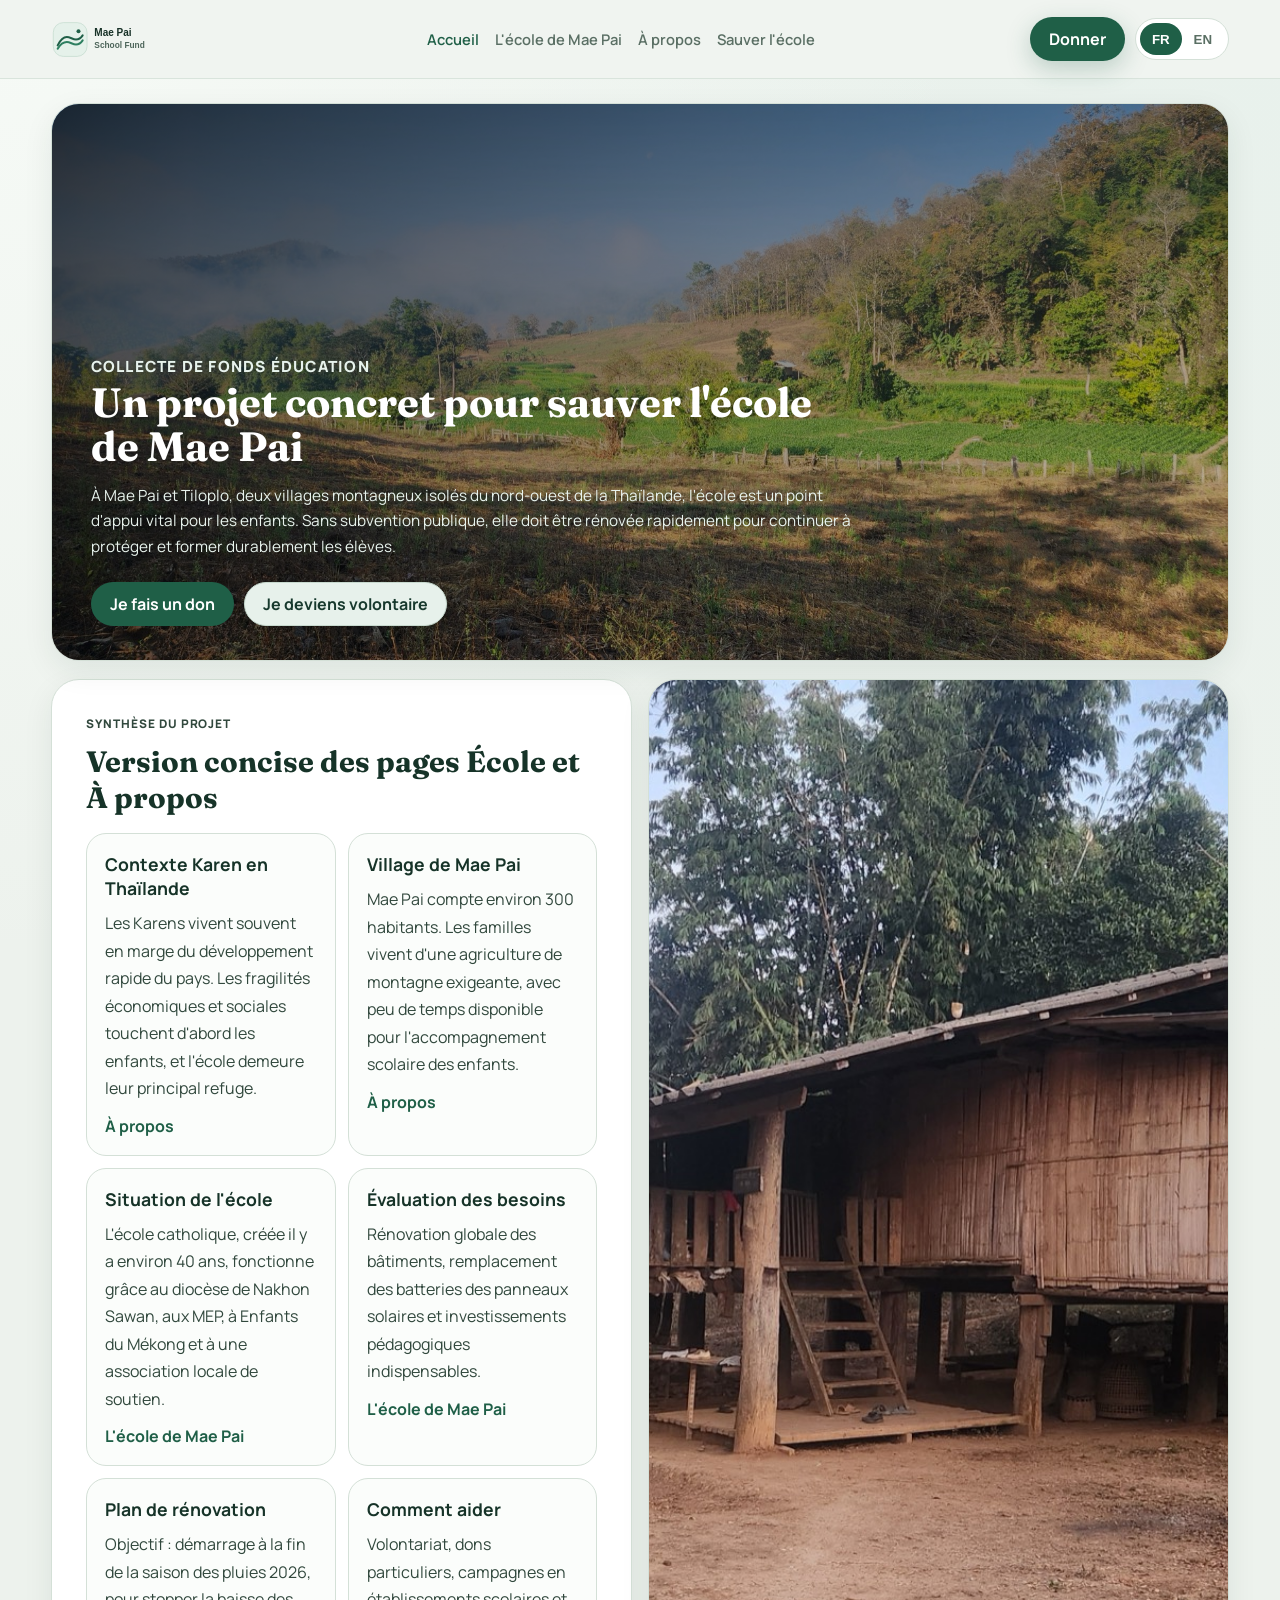
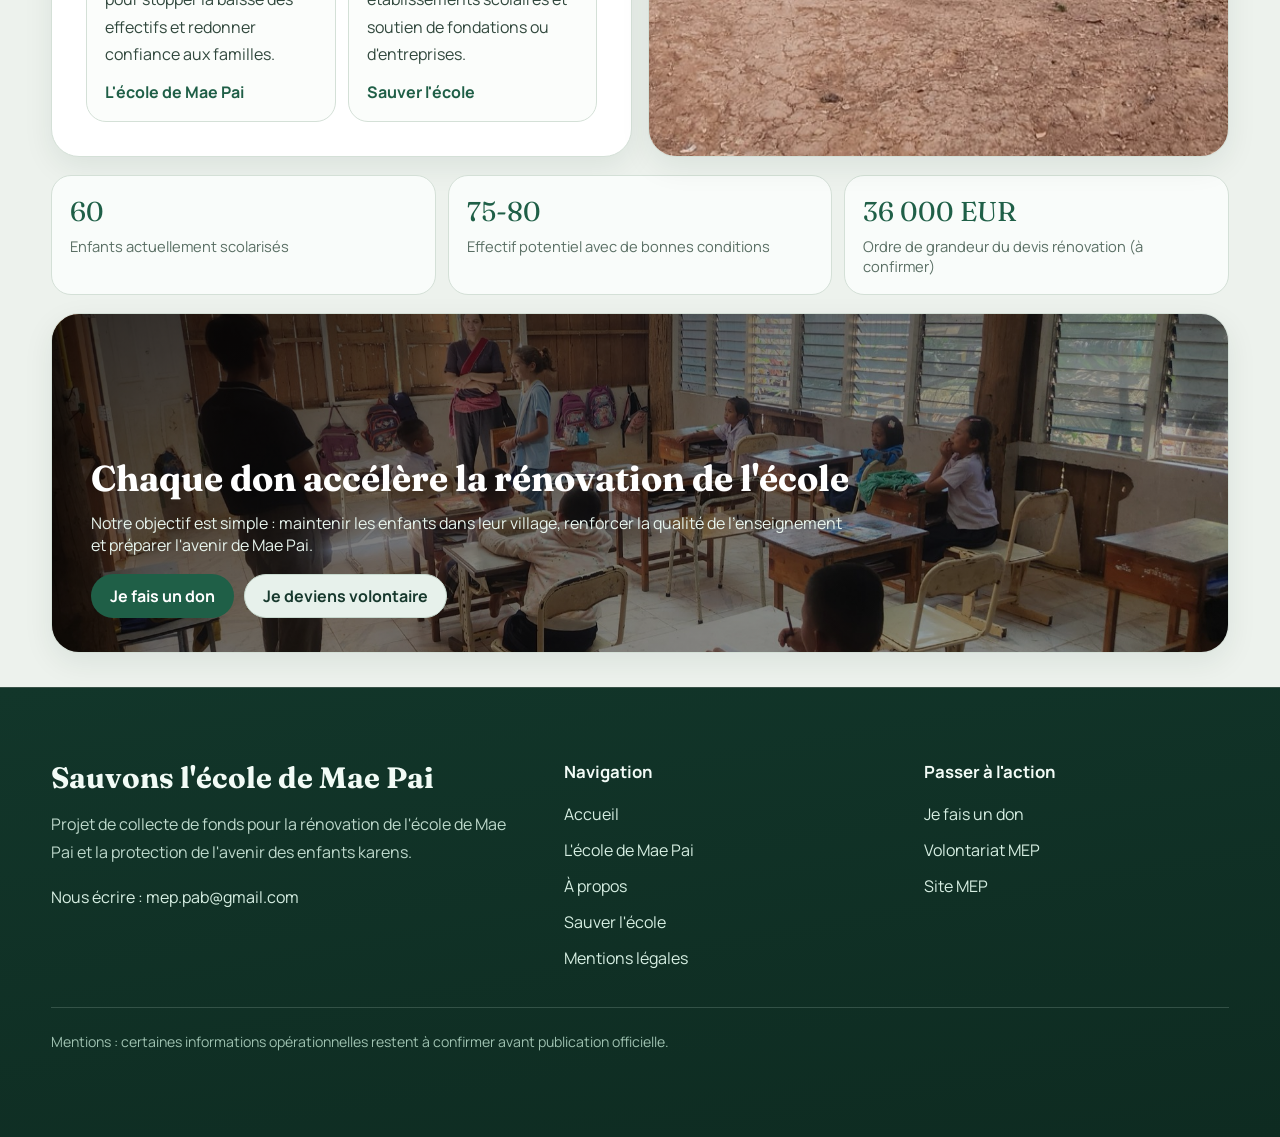
==== commit f1396e21: "Retire le bandeau urgent sur toutes les pages" ====
--- a/index.html
+++ b/index.html
@@ -13,12 +13,7 @@
     <link rel="stylesheet" href="./styles.css?v=20260302b" />
   </head>
   <body data-page="home" data-title-key="home.title">
-    <div class="urgency-bar">
-      <div class="container urgency-row">
-        <span class="urgency-dot"></span>
-        <span data-i18n="common.urgency"></span>
-      </div>
-    </div><header class="site-header">
+    <header class="site-header">
       <div class="container header-row">
         <a class="brand" href="./index.html"><img src="./assets/logo-maepai.svg" alt="Mae Pai School Fund" /></a>
         <nav class="main-nav" id="main-nav">
--- a/styles.css
+++ b/styles.css
@@ -42,29 +42,6 @@
 .container {
   width: min(1180px, 92vw);
   margin-inline: auto;
-}
-
-.urgency-bar {
-  background: linear-gradient(90deg, #1f5f47 0%, #2b7c5d 100%);
-  color: #e7f6ee;
-  font-weight: 700;
-  font-size: 0.9rem;
-  padding: 10px 0;
-}
-
-.urgency-row {
-  display: flex;
-  align-items: center;
-  justify-content: center;
-  gap: 10px;
-}
-
-.urgency-dot {
-  width: 8px;
-  height: 8px;
-  border-radius: 999px;
-  background: #9df4c2;
-  box-shadow: 0 0 0 8px rgba(157, 244, 194, 0.15);
 }
 
 .site-header {
@@ -230,9 +207,12 @@
 .hero {
   position: relative;
   min-height: clamp(360px, 62vh, 560px);
+  overflow: hidden;
 }
 
 .hero img {
+  position: absolute;
+  inset: 0;
   width: 100%;
   height: 100%;
   object-fit: cover;
@@ -241,7 +221,12 @@
 .hero-overlay {
   position: absolute;
   inset: 0;
-  background: linear-gradient(145deg, rgba(15, 34, 28, 0.86) 0%, rgba(15, 34, 28, 0.27) 62%);
+  background: linear-gradient(
+    155deg,
+    rgba(0, 0, 0, 0.78) 0%,
+    rgba(0, 0, 0, 0.42) 46%,
+    rgba(0, 0, 0, 0.2) 100%
+  );
 }
 
 .hero-content {
@@ -349,10 +334,17 @@
 .feature-card {
   display: grid;
   grid-template-rows: 220px auto;
+  background: #fff;
+  overflow: hidden;
 }
 
 .feature-card .body {
   padding: 16px 18px 20px;
+  background: #fff;
+  position: relative;
+  z-index: 1;
+  -webkit-transform: translateZ(0);
+  transform: translateZ(0);
 }
 
 .feature-card h3,
@@ -363,6 +355,13 @@
 
 .feature-card p {
   margin: 10px 0 0;
+}
+
+.feature-card img {
+  display: block;
+  width: 100%;
+  height: 100%;
+  object-fit: cover;
 }
 
 .quick-links {
@@ -419,9 +418,12 @@
   margin-top: 18px;
   position: relative;
   min-height: 340px;
+  overflow: hidden;
 }
 
 .spotlight-cta img {
+  position: absolute;
+  inset: 0;
   width: 100%;
   height: 100%;
   object-fit: cover;
@@ -430,7 +432,12 @@
 .spotlight-overlay {
   position: absolute;
   inset: 0;
-  background: linear-gradient(140deg, rgba(13, 32, 26, 0.88) 0%, rgba(13, 32, 26, 0.32) 60%);
+  background: linear-gradient(
+    150deg,
+    rgba(0, 0, 0, 0.8) 0%,
+    rgba(0, 0, 0, 0.44) 50%,
+    rgba(0, 0, 0, 0.22) 100%
+  );
 }
 
 .spotlight-content {
@@ -573,15 +580,27 @@
 
 @media (max-width: 720px) {
   .hero {
+    display: flex;
+    align-items: flex-end;
     min-height: 420px;
+  }
+
+  .hero-content {
+    position: relative;
+    left: auto;
+    right: auto;
+    bottom: auto;
+    max-width: 100%;
+    width: 100%;
+    padding: 20px 18px 18px;
   }
 
   .feature-card {
     grid-template-rows: 190px auto;
   }
 
-  .urgency-row {
-    justify-content: flex-start;
+  .feature-card .body {
+    background: #fff;
   }
 
   .spotlight-cta {
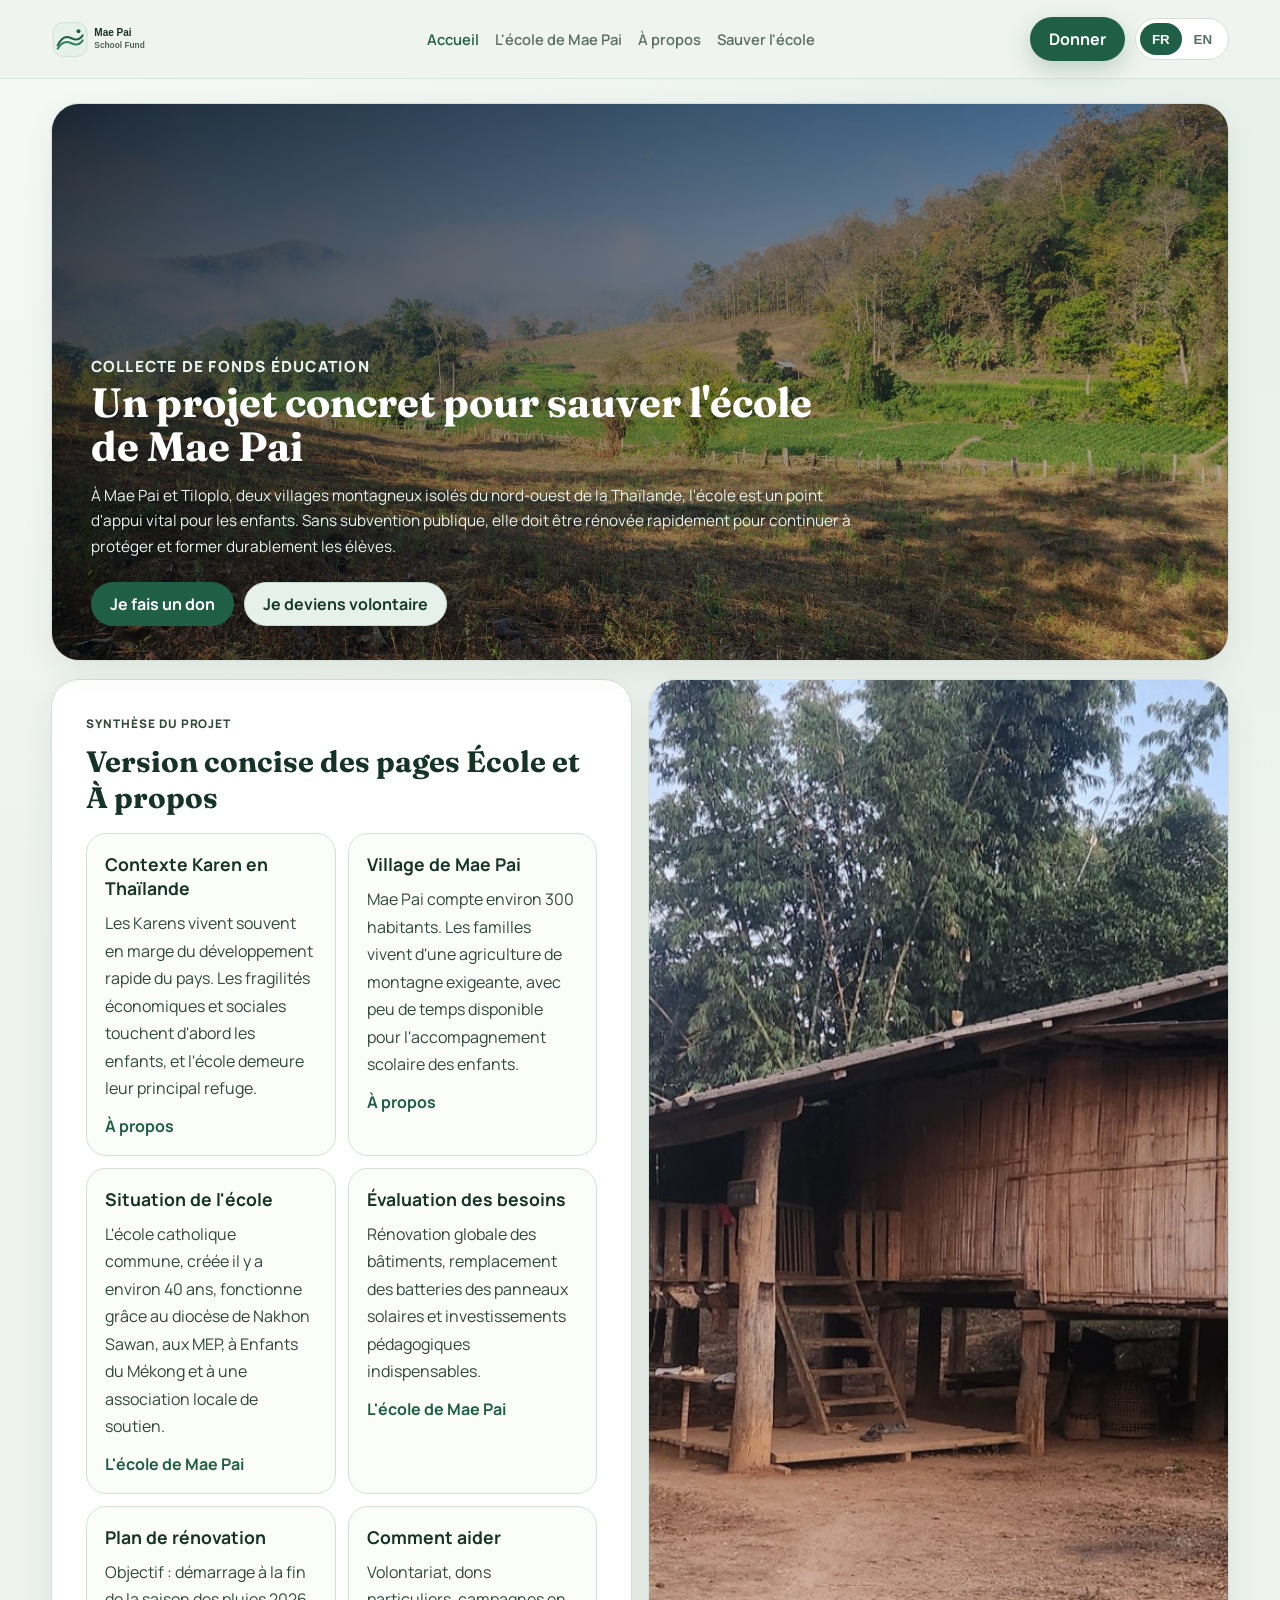
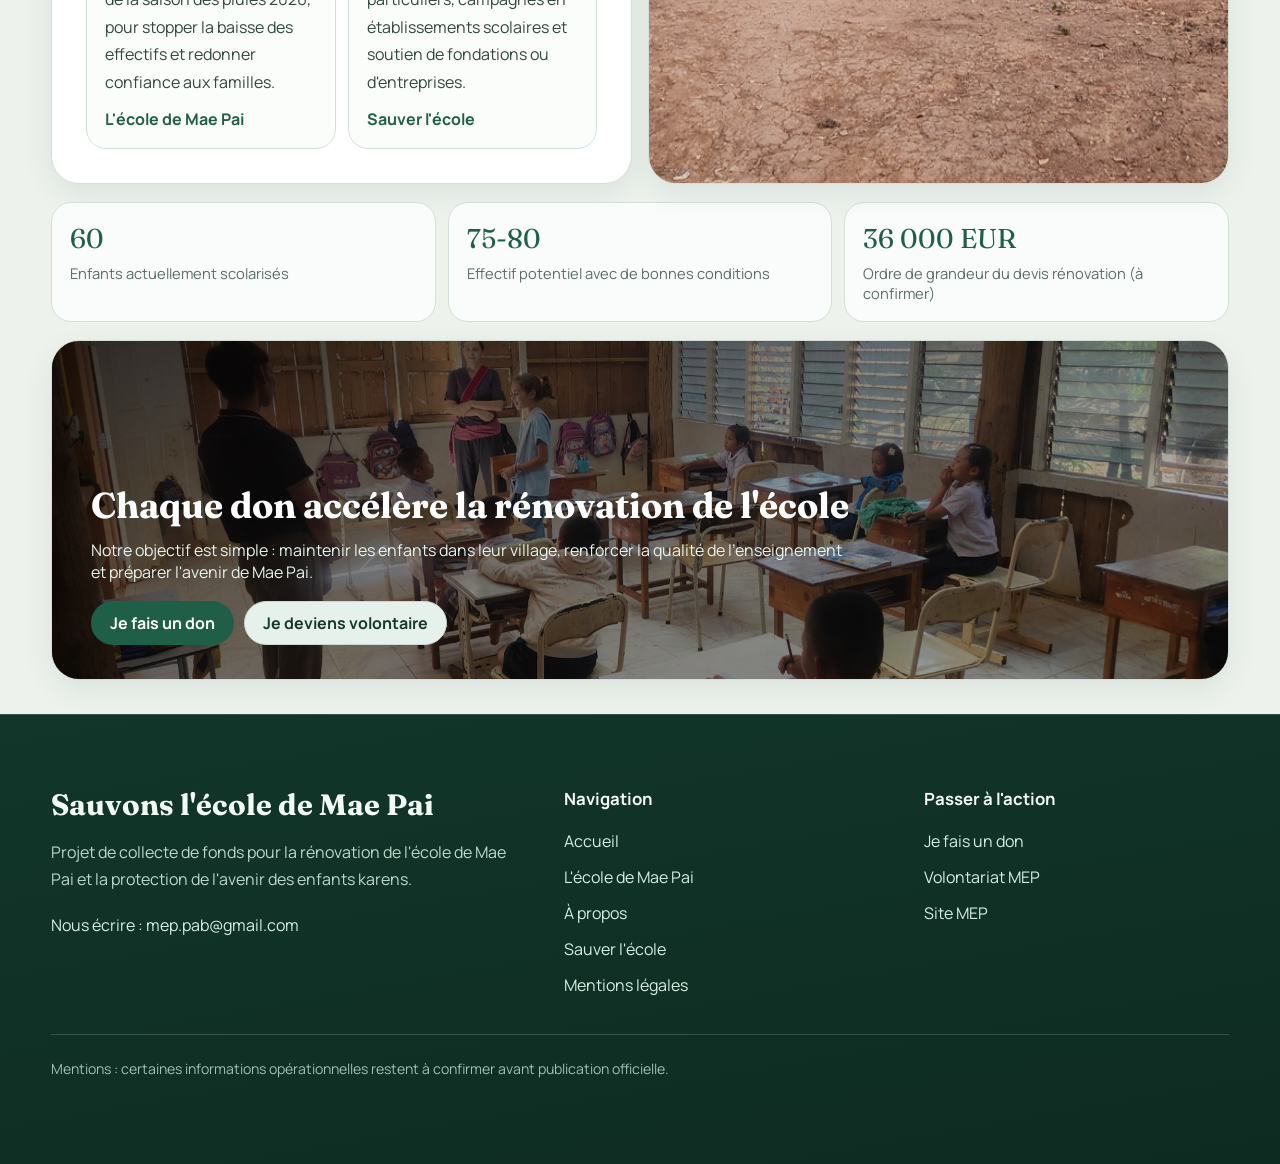
==== commit b20b6004: "Fix donate and volunteer button links across site" ====
--- a/index.html
+++ b/index.html
@@ -6,6 +6,7 @@
     <title>Sauvons l'école de Mae Pai | Mae Pai School Fund</title>
     <meta name="description" content="Collecte de fonds pour la rénovation de l'école de Mae Pai en Thaïlande." />
     <meta name="theme-color" content="#1f5f47" />
+    <link rel="icon" type="image/svg+xml" href="./assets/favicon.svg" />
     <link rel="preconnect" href="https://fonts.googleapis.com" />
     <link rel="preconnect" href="https://fonts.gstatic.com" crossorigin />
     <link href="https://fonts.googleapis.com/css2?family=Fraunces:opsz,wght@9..144,600;9..144,700&family=Manrope:wght@400;500;600;700;800&display=swap" rel="stylesheet" />
@@ -45,7 +46,7 @@
           <p data-i18n="home.heroText"></p>
           <div class="hero-actions">
             <a class="btn btn-primary" data-link="donate" target="_blank" rel="noreferrer" data-i18n="common.ctaDonate"></a>
-            <a class="btn btn-secondary" href="./sauver-ecole-mae-pai.html" data-i18n="common.ctaVolunteer"></a>
+            <a class="btn btn-secondary" data-link="volunteer" target="_blank" rel="noreferrer" data-i18n="common.ctaVolunteer"></a>
           </div>
         </div>
       </section>
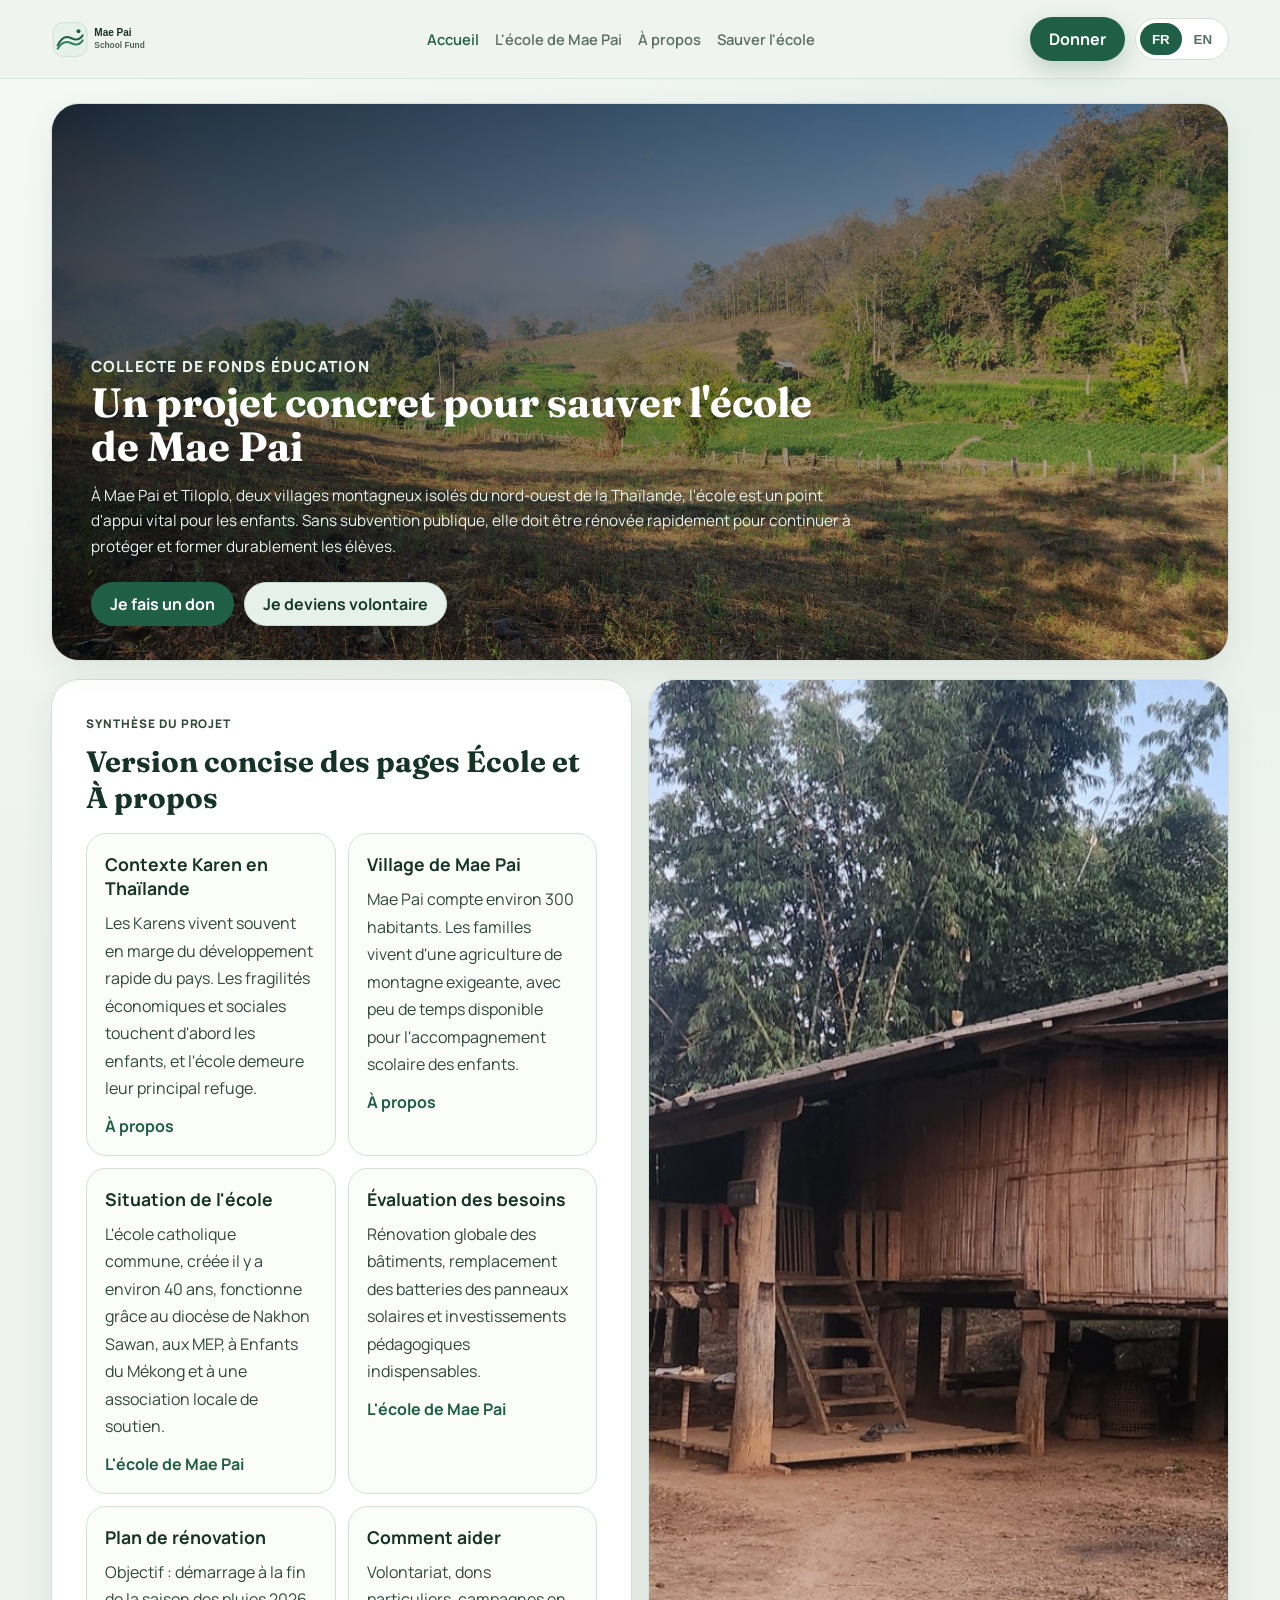
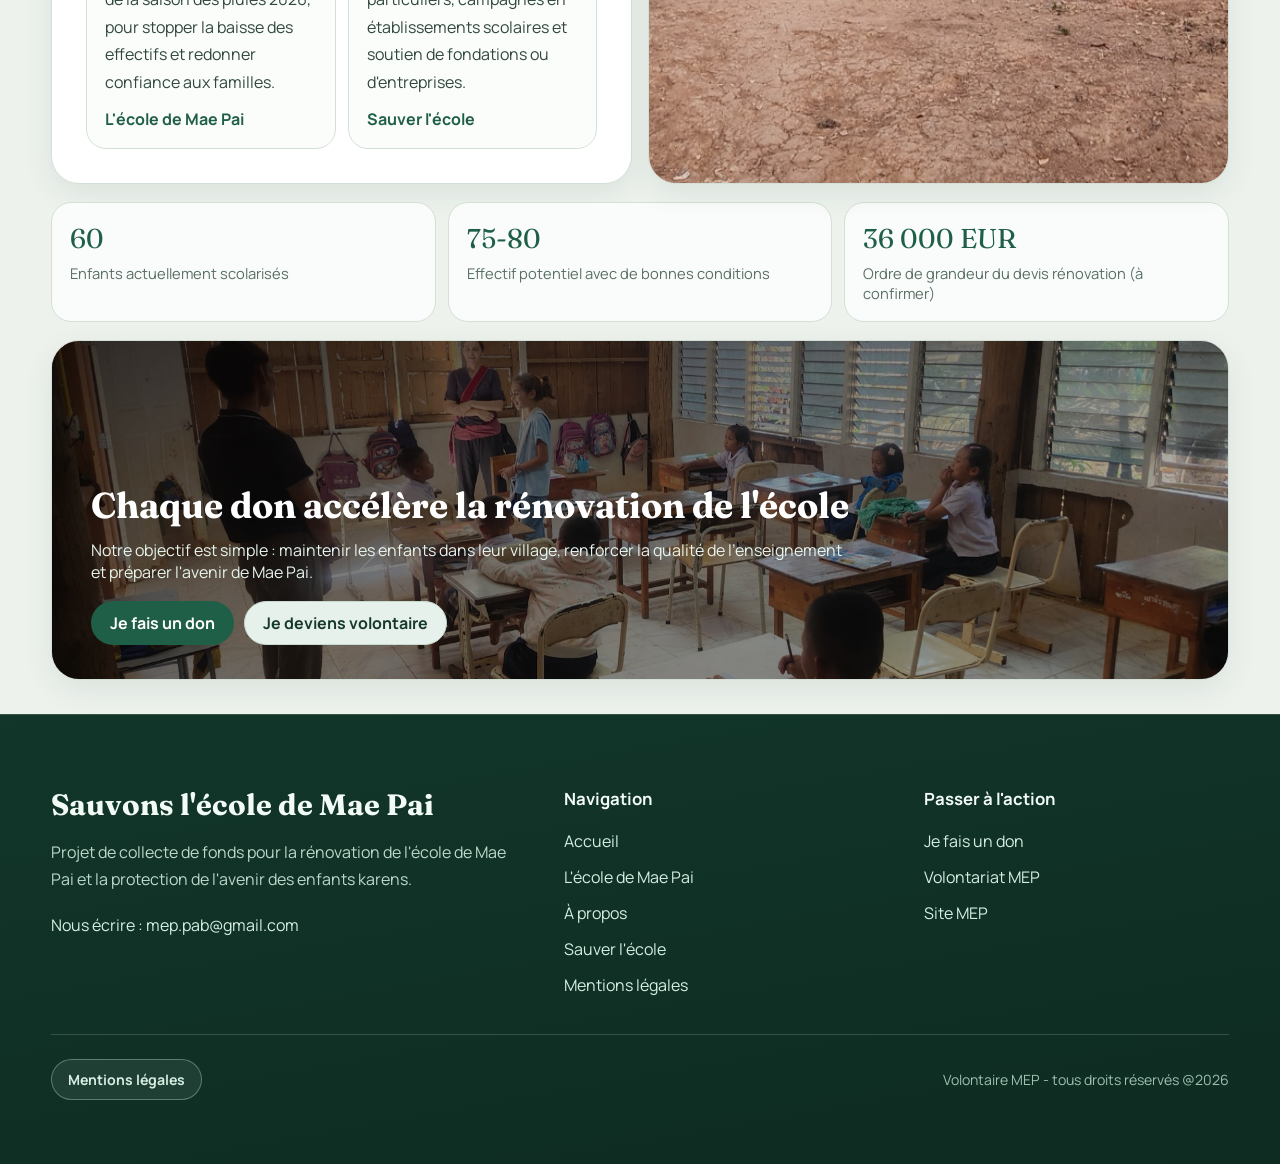
==== commit e71bd266: "Update footer legal CTA and dynamic rights text" ====
--- a/index.html
+++ b/index.html
@@ -116,7 +116,7 @@
             </div>
           </div>
         </div>
-        <div class="footer-bottom"><span data-i18n="common.footerLegal"></span></div>
+        <div class="footer-bottom"><a class="footer-legal-link" href="./mentions-legales.html" data-i18n="common.legalPage"></a><span data-i18n="common.footerRights"></span></div>
       </div>
     </footer>
 
--- a/styles.css
+++ b/styles.css
@@ -519,6 +519,31 @@
   padding-top: 24px;
   font-size: 0.88rem;
   color: #9ec1b0;
+  display: flex;
+  align-items: center;
+  justify-content: space-between;
+  gap: 16px;
+  flex-wrap: wrap;
+}
+
+.footer-legal-link {
+  display: inline-flex;
+  align-items: center;
+  justify-content: center;
+  padding: 10px 16px;
+  border-radius: 999px;
+  border: 1px solid rgba(214, 238, 226, 0.35);
+  background: rgba(214, 238, 226, 0.08);
+  color: #e6f6ee;
+  font-weight: 700;
+  transition: background 0.2s ease, transform 0.2s ease, border-color 0.2s ease;
+}
+
+.footer-legal-link:hover {
+  background: rgba(214, 238, 226, 0.18);
+  border-color: rgba(214, 238, 226, 0.6);
+  color: #fff;
+  transform: translateY(-1px);
 }
 
 @media (max-width: 1020px) {
@@ -576,6 +601,12 @@
   .footer-top {
     grid-template-columns: 1fr;
   }
+
+  .footer-bottom {
+    align-items: flex-start;
+    justify-content: flex-start;
+    flex-direction: column;
+  }
 }
 
 @media (max-width: 720px) {
